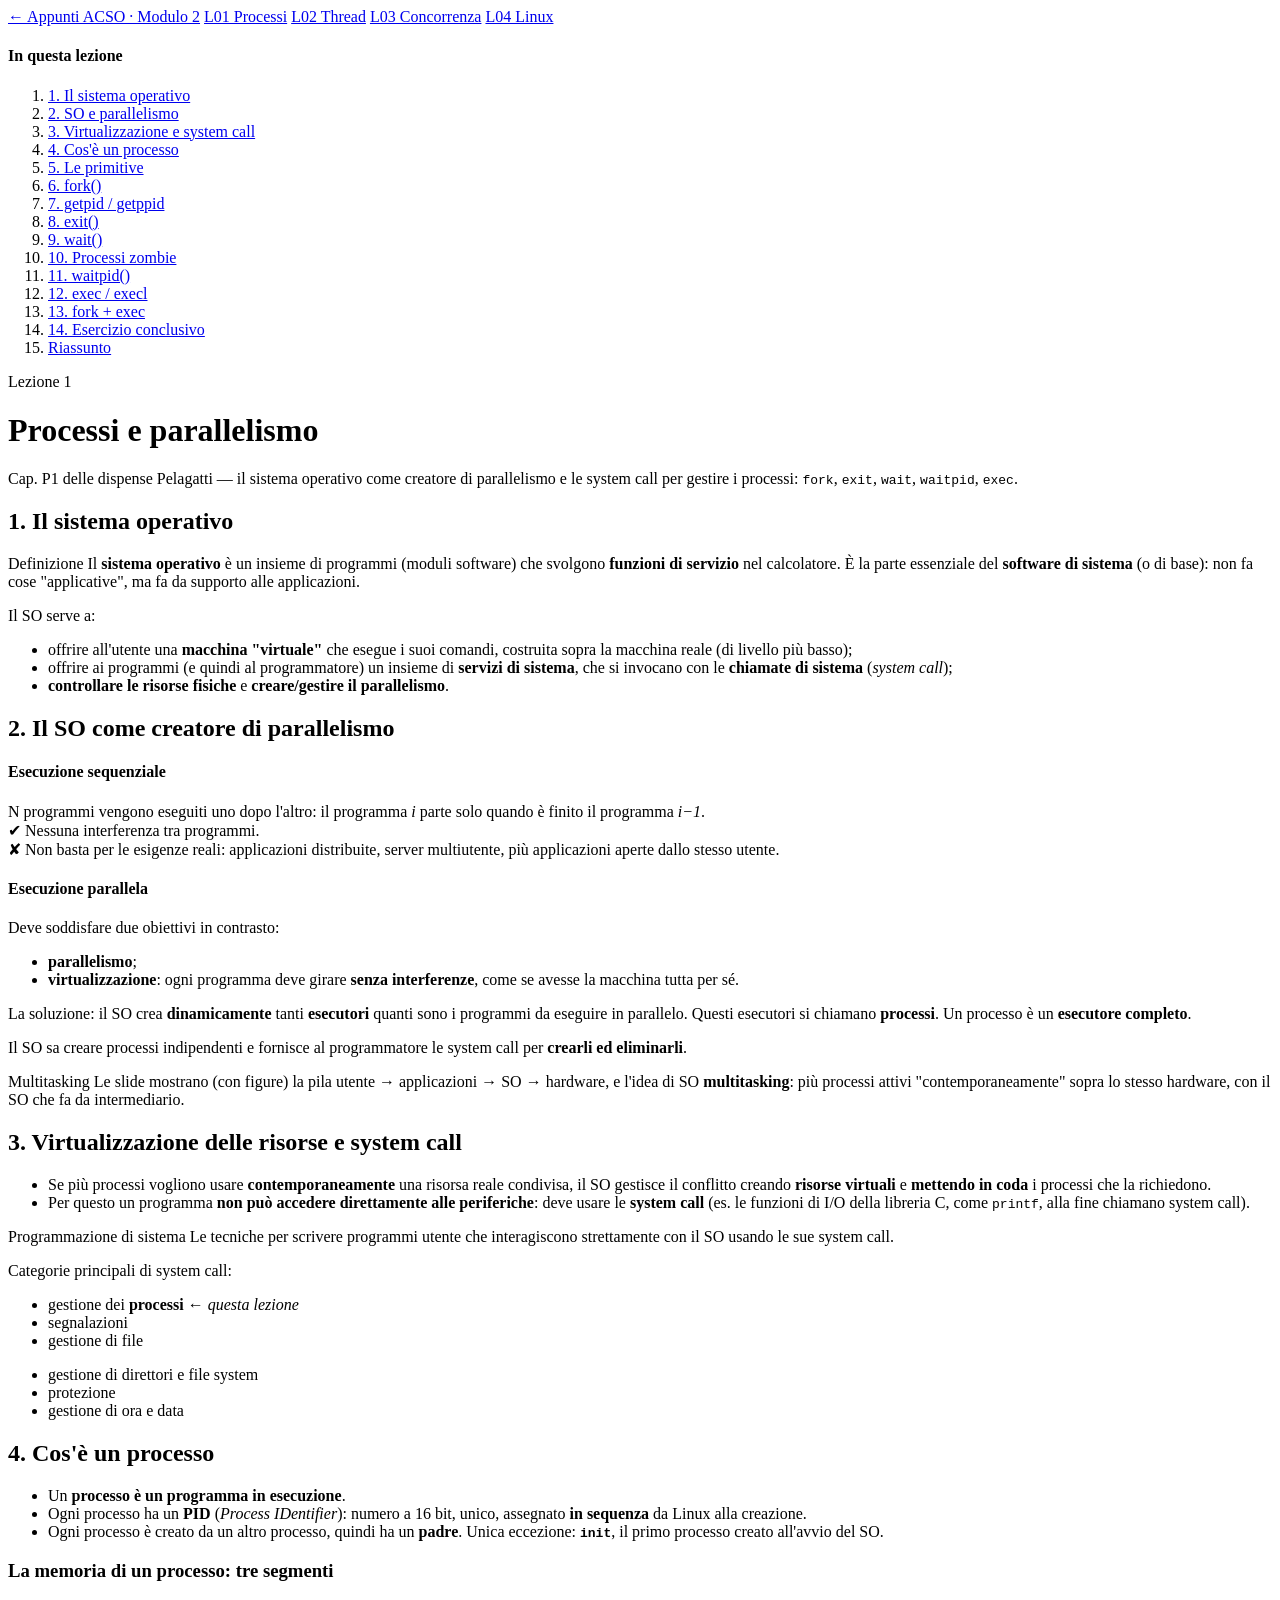
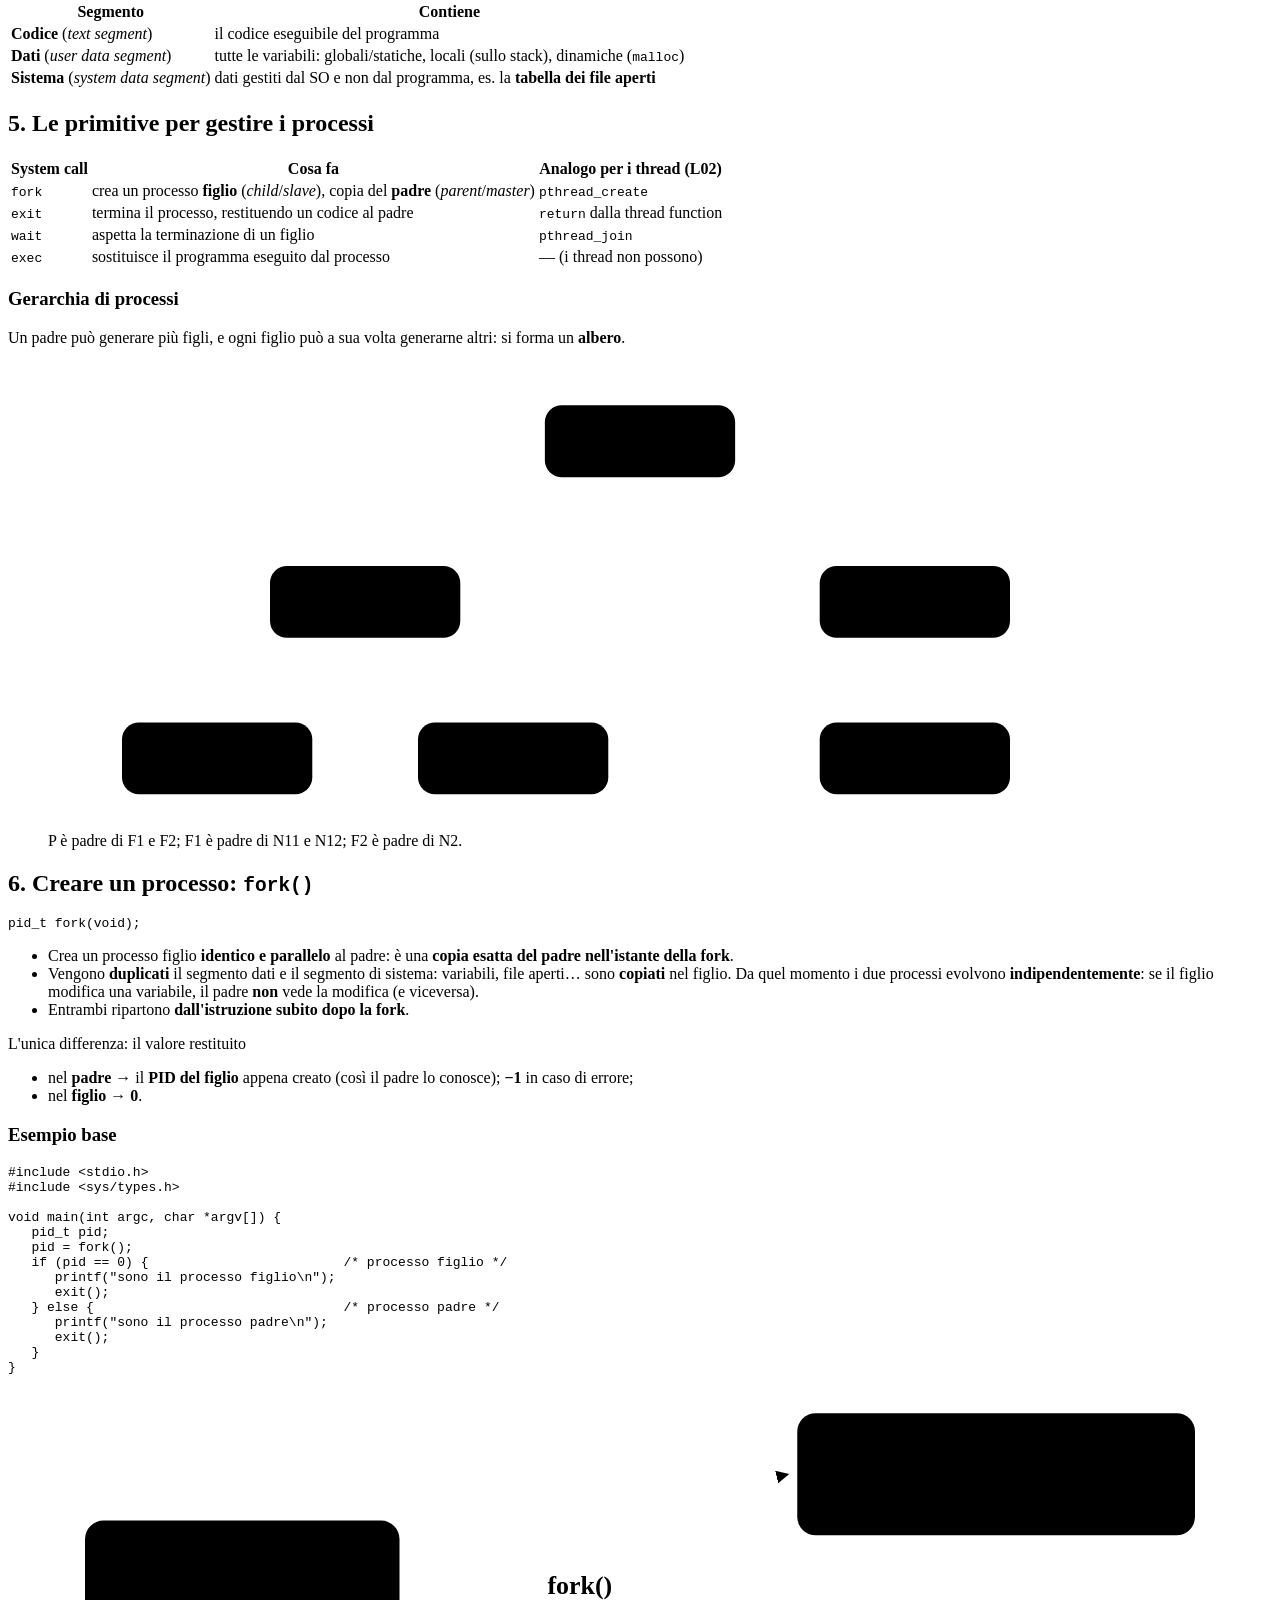
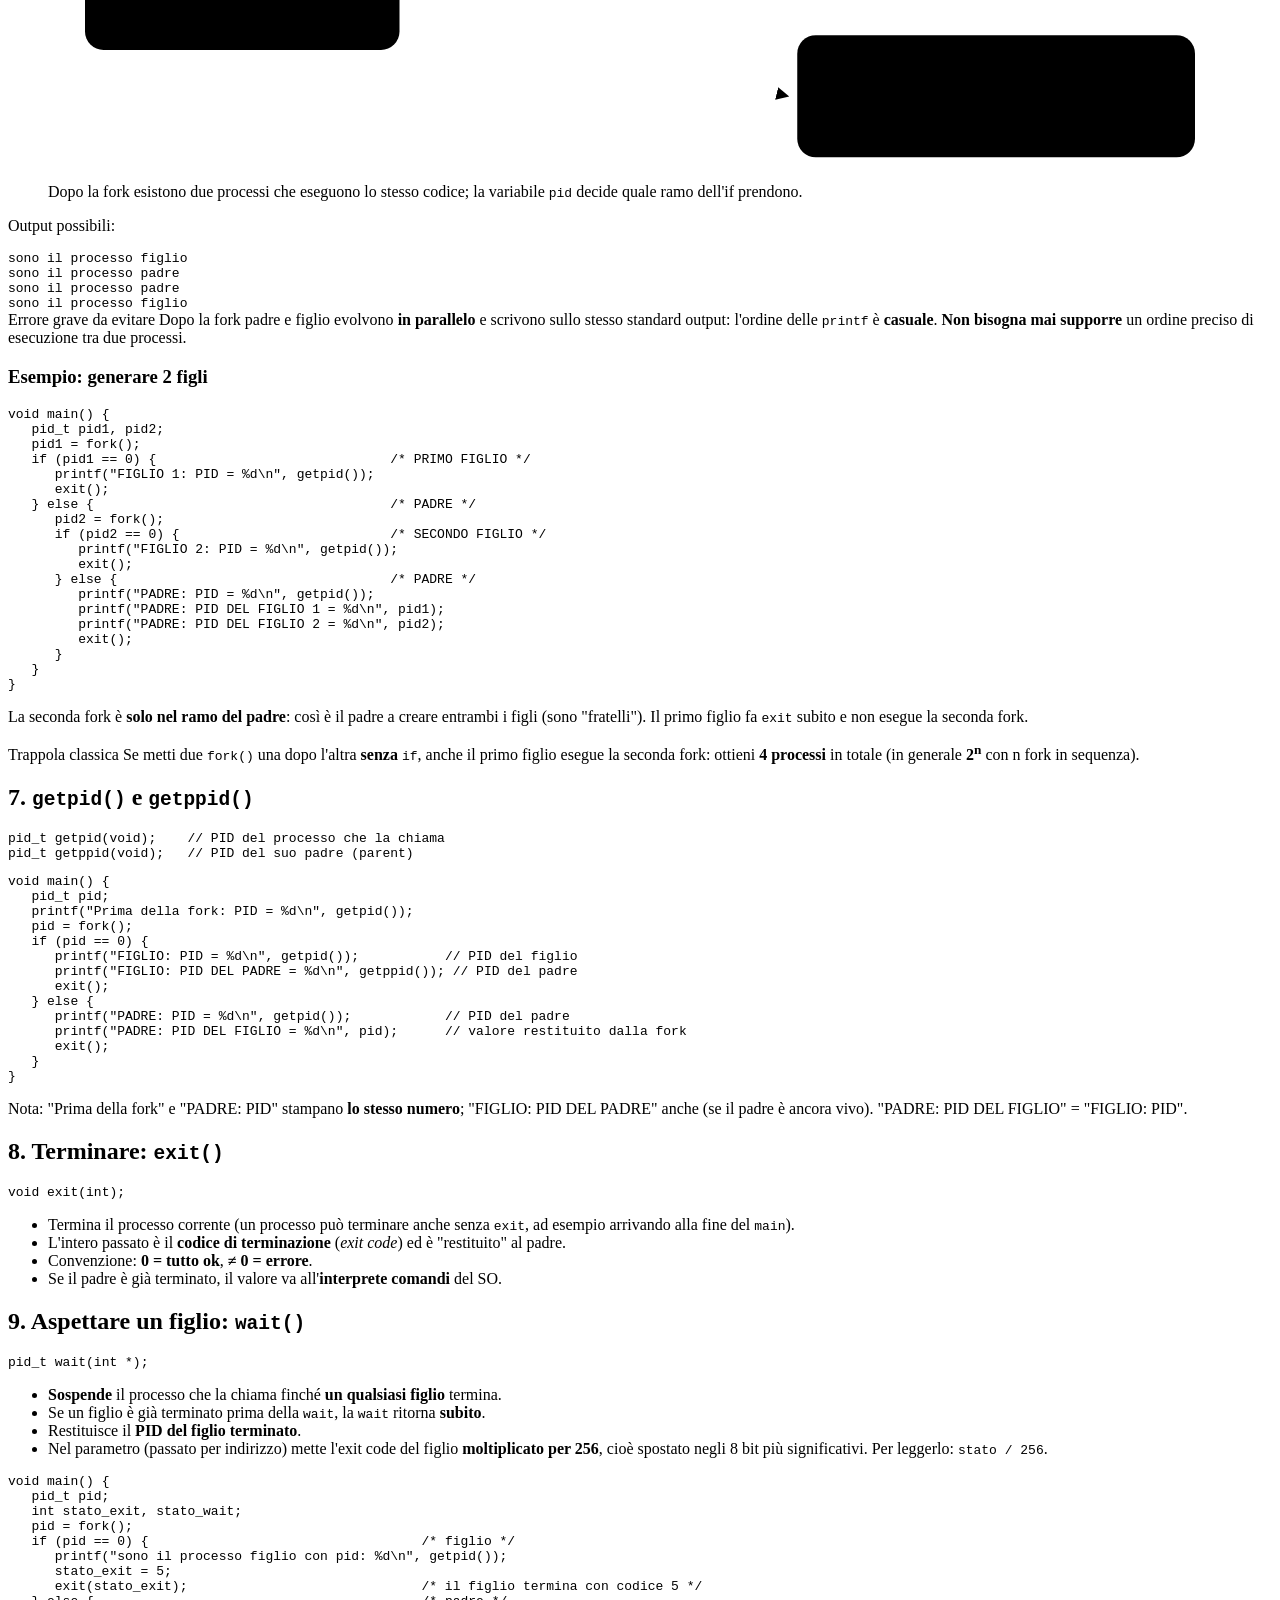
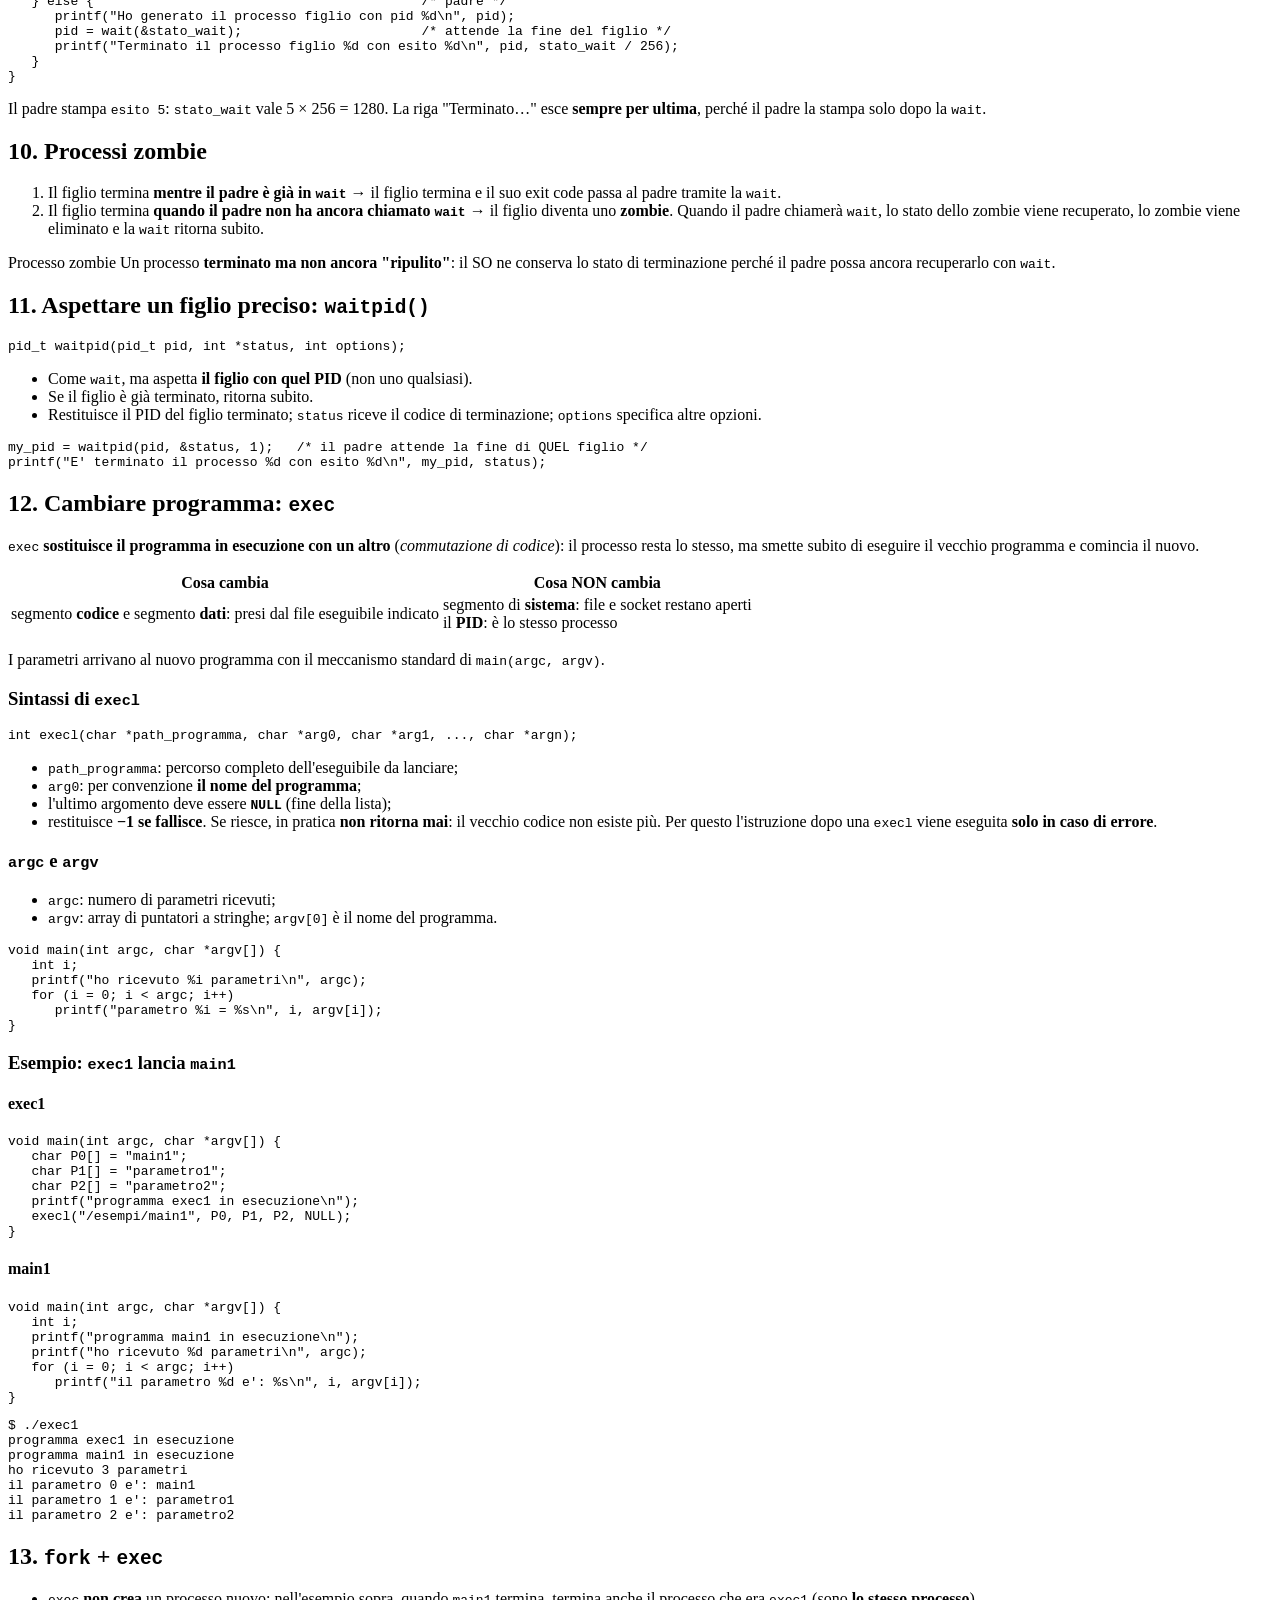
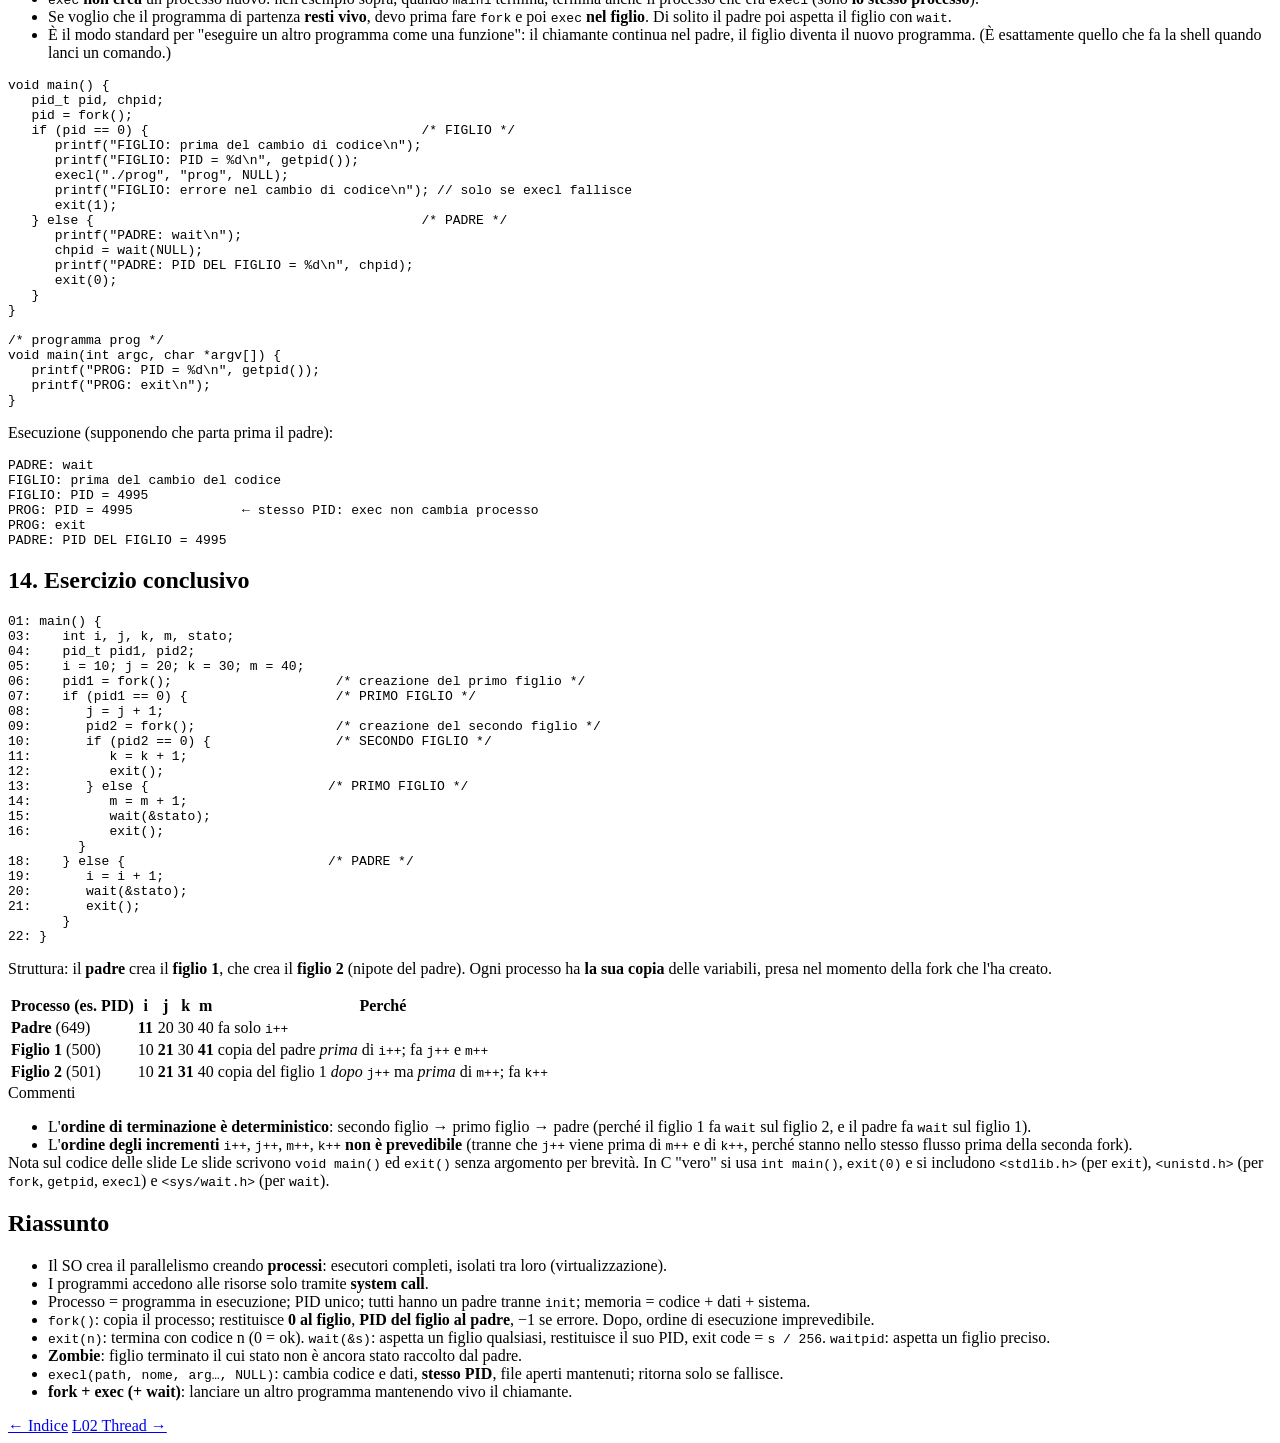
==== capitoli/L01-processi-parallelismo.html @ d76ca91f "Add files via upload" ====
<!doctype html>
<html lang="it">
<head>
<meta charset="utf-8">
<meta name="viewport" content="width=device-width, initial-scale=1">
<title>L01 · Processi e parallelismo</title>
<link rel="stylesheet" href="../style/style.css">
</head>
<body>
<div class="topbar"><div class="topbar-inner">
  <a class="home" href="../index.html">← Appunti ACSO · Modulo 2</a>
  <a class="active" href="L01-processi-parallelismo.html">L01 Processi</a>
  <a href="L02-thread.html">L02 Thread</a>
  <a href="L03-programmazione-concorrente.html">L03 Concorrenza</a>
  <a href="L04-introduzione-linux.html">L04 Linux</a>
</div></div>

<div class="layout">
<nav class="toc">
  <h4>In questa lezione</h4>
  <ol>
    <li><a href="#so">1. Il sistema operativo</a></li>
    <li><a href="#parallelismo">2. SO e parallelismo</a></li>
    <li><a href="#virtualizzazione">3. Virtualizzazione e system call</a></li>
    <li><a href="#processi">4. Cos'è un processo</a></li>
    <li><a href="#primitive">5. Le primitive</a></li>
    <li><a href="#fork">6. fork()</a></li>
    <li><a href="#getpid">7. getpid / getppid</a></li>
    <li><a href="#exit">8. exit()</a></li>
    <li><a href="#wait">9. wait()</a></li>
    <li><a href="#zombie">10. Processi zombie</a></li>
    <li><a href="#waitpid">11. waitpid()</a></li>
    <li><a href="#exec">12. exec / execl</a></li>
    <li><a href="#forkexec">13. fork + exec</a></li>
    <li><a href="#esercizio">14. Esercizio conclusivo</a></li>
    <li><a href="#riassunto">Riassunto</a></li>
  </ol>
</nav>

<main>
<header class="lesson">
  <div class="tag">Lezione 1</div>
  <h1>Processi e parallelismo</h1>
  <p class="sub">Cap. P1 delle dispense Pelagatti — il sistema operativo come creatore di parallelismo e le system call per gestire i processi: <code>fork</code>, <code>exit</code>, <code>wait</code>, <code>waitpid</code>, <code>exec</code>.</p>
</header>

<h2 id="so">1. Il sistema operativo</h2>
<div class="box def"><span class="t">Definizione</span>
Il <strong>sistema operativo</strong> è un insieme di programmi (moduli software) che svolgono <strong>funzioni di servizio</strong> nel calcolatore. È la parte essenziale del <strong>software di sistema</strong> (o di base): non fa cose "applicative", ma fa da supporto alle applicazioni.</div>
<p>Il SO serve a:</p>
<ul>
  <li>offrire all'utente una <strong>macchina "virtuale"</strong> che esegue i suoi comandi, costruita sopra la macchina reale (di livello più basso);</li>
  <li>offrire ai programmi (e quindi al programmatore) un insieme di <strong>servizi di sistema</strong>, che si invocano con le <strong>chiamate di sistema</strong> (<em>system call</em>);</li>
  <li><strong>controllare le risorse fisiche</strong> e <strong>creare/gestire il parallelismo</strong>.</li>
</ul>

<h2 id="parallelismo">2. Il SO come creatore di parallelismo</h2>
<div class="grid2">
  <div><h4>Esecuzione sequenziale</h4>
  N programmi vengono eseguiti uno dopo l'altro: il programma <em>i</em> parte solo quando è finito il programma <em>i−1</em>.<br>
  ✔ Nessuna interferenza tra programmi.<br>
  ✘ Non basta per le esigenze reali: applicazioni distribuite, server multiutente, più applicazioni aperte dallo stesso utente.</div>
  <div><h4>Esecuzione parallela</h4>
  Deve soddisfare due obiettivi in contrasto:
  <ul><li><strong>parallelismo</strong>;</li><li><strong>virtualizzazione</strong>: ogni programma deve girare <strong>senza interferenze</strong>, come se avesse la macchina tutta per sé.</li></ul></div>
</div>
<p>La soluzione: il SO crea <strong>dinamicamente</strong> tanti <strong>esecutori</strong> quanti sono i programmi da eseguire in parallelo. Questi esecutori si chiamano <strong>processi</strong>. Un processo è un <strong>esecutore completo</strong>.</p>
<p>Il SO sa creare processi indipendenti e fornisce al programmatore le system call per <strong>crearli ed eliminarli</strong>.</p>
<div class="box note"><span class="t">Multitasking</span>
Le slide mostrano (con figure) la pila utente → applicazioni → SO → hardware, e l'idea di SO <strong>multitasking</strong>: più processi attivi "contemporaneamente" sopra lo stesso hardware, con il SO che fa da intermediario.</div>

<h2 id="virtualizzazione">3. Virtualizzazione delle risorse e system call</h2>
<ul>
  <li>Se più processi vogliono usare <strong>contemporaneamente</strong> una risorsa reale condivisa, il SO gestisce il conflitto creando <strong>risorse virtuali</strong> e <strong>mettendo in coda</strong> i processi che la richiedono.</li>
  <li>Per questo un programma <strong>non può accedere direttamente alle periferiche</strong>: deve usare le <strong>system call</strong> (es. le funzioni di I/O della libreria C, come <code>printf</code>, alla fine chiamano system call).</li>
</ul>
<div class="box def"><span class="t">Programmazione di sistema</span>
Le tecniche per scrivere programmi utente che interagiscono strettamente con il SO usando le sue system call.</div>
<p>Categorie principali di system call:</p>
<div class="grid2">
  <div><ul><li>gestione dei <strong>processi</strong> ← <em>questa lezione</em></li><li>segnalazioni</li><li>gestione di file</li></ul></div>
  <div><ul><li>gestione di direttori e file system</li><li>protezione</li><li>gestione di ora e data</li></ul></div>
</div>

<h2 id="processi">4. Cos'è un processo</h2>
<ul>
  <li>Un <strong>processo è un programma in esecuzione</strong>.</li>
  <li>Ogni processo ha un <strong>PID</strong> (<em>Process IDentifier</em>): numero a 16 bit, unico, assegnato <strong>in sequenza</strong> da Linux alla creazione.</li>
  <li>Ogni processo è creato da un altro processo, quindi ha un <strong>padre</strong>. Unica eccezione: <strong><code>init</code></strong>, il primo processo creato all'avvio del SO.</li>
</ul>
<h3>La memoria di un processo: tre segmenti</h3>
<table>
<tr><th>Segmento</th><th>Contiene</th></tr>
<tr><td><strong>Codice</strong> (<em>text segment</em>)</td><td>il codice eseguibile del programma</td></tr>
<tr><td><strong>Dati</strong> (<em>user data segment</em>)</td><td>tutte le variabili: globali/statiche, locali (sullo stack), dinamiche (<code>malloc</code>)</td></tr>
<tr><td><strong>Sistema</strong> (<em>system data segment</em>)</td><td>dati gestiti dal SO e non dal programma, es. la <strong>tabella dei file aperti</strong></td></tr>
</table>

<h2 id="primitive">5. Le primitive per gestire i processi</h2>
<table>
<tr><th>System call</th><th>Cosa fa</th><th>Analogo per i thread (L02)</th></tr>
<tr><td><code>fork</code></td><td>crea un processo <strong>figlio</strong> (<em>child</em>/<em>slave</em>), copia del <strong>padre</strong> (<em>parent</em>/<em>master</em>)</td><td><code>pthread_create</code></td></tr>
<tr><td><code>exit</code></td><td>termina il processo, restituendo un codice al padre</td><td><code>return</code> dalla thread function</td></tr>
<tr><td><code>wait</code></td><td>aspetta la terminazione di un figlio</td><td><code>pthread_join</code></td></tr>
<tr><td><code>exec</code></td><td>sostituisce il programma eseguito dal processo</td><td>— (i thread non possono)</td></tr>
</table>
<h3>Gerarchia di processi</h3>
<p>Un padre può generare più figli, e ogni figlio può a sua volta generarne altri: si forma un <strong>albero</strong>.</p>
<figure>
<svg viewBox="0 0 560 220" role="img" aria-label="Albero: P padre di F1 e F2; F1 padre di N11 e N12; F2 padre di N2">
  <path d="M280 52 L150 98 M280 52 L410 98 M150 128 L80 172 M150 128 L220 172 M410 128 L410 172" class="svg-line"/>
  <rect x="235" y="20" width="90" height="34" rx="8" class="svg-acc"/><text x="280" y="42" text-anchor="middle" class="svg-text" font-size="14" font-weight="700">Padre P</text>
  <rect x="105" y="96" width="90" height="34" rx="8" class="svg-box"/><text x="150" y="118" text-anchor="middle" class="svg-text" font-size="14">Figlio F1</text>
  <rect x="365" y="96" width="90" height="34" rx="8" class="svg-box"/><text x="410" y="118" text-anchor="middle" class="svg-text" font-size="14">Figlio F2</text>
  <rect x="35" y="170" width="90" height="34" rx="8" class="svg-box"/><text x="80" y="192" text-anchor="middle" class="svg-text" font-size="14">N11</text>
  <rect x="175" y="170" width="90" height="34" rx="8" class="svg-box"/><text x="220" y="192" text-anchor="middle" class="svg-text" font-size="14">N12</text>
  <rect x="365" y="170" width="90" height="34" rx="8" class="svg-box"/><text x="410" y="192" text-anchor="middle" class="svg-text" font-size="14">N2</text>
</svg>
<figcaption>P è padre di F1 e F2; F1 è padre di N11 e N12; F2 è padre di N2.</figcaption>
</figure>

<h2 id="fork">6. Creare un processo: <code>fork()</code></h2>
<pre><code>pid_t fork(void);</code></pre>
<ul>
  <li>Crea un processo figlio <strong>identico e parallelo</strong> al padre: è una <strong>copia esatta del padre nell'istante della fork</strong>.</li>
  <li>Vengono <strong>duplicati</strong> il segmento dati e il segmento di sistema: variabili, file aperti… sono <strong>copiati</strong> nel figlio. Da quel momento i due processi evolvono <strong>indipendentemente</strong>: se il figlio modifica una variabile, il padre <strong>non</strong> vede la modifica (e viceversa).</li>
  <li>Entrambi ripartono <strong>dall'istruzione subito dopo la fork</strong>.</li>
</ul>
<div class="box def"><span class="t">L'unica differenza: il valore restituito</span>
<ul style="margin-bottom:0">
  <li>nel <strong>padre</strong> → il <strong>PID del figlio</strong> appena creato (così il padre lo conosce); <strong>−1</strong> in caso di errore;</li>
  <li>nel <strong>figlio</strong> → <strong>0</strong>.</li>
</ul></div>

<h3>Esempio base</h3>
<pre><code><span class="k">#include</span> &lt;stdio.h&gt;
<span class="k">#include</span> &lt;sys/types.h&gt;

<span class="k">void</span> main(<span class="k">int</span> argc, <span class="k">char</span> *argv[]) {
   pid_t pid;
   pid = fork();
   <span class="k">if</span> (pid == 0) {                         <span class="c">/* processo figlio */</span>
      printf("sono il processo figlio\n");
      exit();
   } <span class="k">else</span> {                                <span class="c">/* processo padre */</span>
      printf("sono il processo padre\n");
      exit();
   }
}</code></pre>
<figure>
<svg viewBox="0 0 640 210" role="img" aria-label="Prima della fork un processo con PID a; dopo, due processi: padre PID a con pid=b, figlio PID b con pid=0">
  <defs><marker id="ar1" viewBox="0 0 10 10" refX="9" refY="5" markerWidth="7" markerHeight="7" orient="auto"><path d="M0,0 L10,5 L0,10 z" style="fill:var(--text)"/></marker></defs>
  <rect x="20" y="70" width="170" height="70" rx="10" class="svg-acc"/>
  <text x="105" y="98" text-anchor="middle" class="svg-text" font-size="14" font-weight="700">Processo</text>
  <text x="105" y="120" text-anchor="middle" class="svg-muted" font-size="13">PID = a</text>
  <path d="M190 95 L400 45" class="svg-line" marker-end="url(#ar1)"/>
  <path d="M190 115 L400 165" class="svg-line" marker-end="url(#ar1)"/>
  <text x="270" y="110" class="svg-text" font-size="14" font-weight="700">fork()</text>
  <rect x="405" y="12" width="215" height="66" rx="10" class="svg-box"/>
  <text x="512" y="38" text-anchor="middle" class="svg-text" font-size="14" font-weight="700">Padre</text>
  <text x="512" y="60" text-anchor="middle" class="svg-muted" font-size="13">PID = a, pid = b  → ramo else</text>
  <rect x="405" y="132" width="215" height="66" rx="10" class="svg-box"/>
  <text x="512" y="158" text-anchor="middle" class="svg-text" font-size="14" font-weight="700">Figlio</text>
  <text x="512" y="180" text-anchor="middle" class="svg-muted" font-size="13">PID = b, pid = 0  → ramo if</text>
</svg>
<figcaption>Dopo la fork esistono due processi che eseguono lo stesso codice; la variabile <code>pid</code> decide quale ramo dell'if prendono.</figcaption>
</figure>
<p>Output possibili:</p>
<div class="grid2">
  <div><pre style="margin:0"><code>sono il processo figlio
sono il processo padre</code></pre></div>
  <div><pre style="margin:0"><code>sono il processo padre
sono il processo figlio</code></pre></div>
</div>
<div class="box warn"><span class="t">Errore grave da evitare</span>
Dopo la fork padre e figlio evolvono <strong>in parallelo</strong> e scrivono sullo stesso standard output: l'ordine delle <code>printf</code> è <strong>casuale</strong>. <strong>Non bisogna mai supporre</strong> un ordine preciso di esecuzione tra due processi.</div>

<h3>Esempio: generare 2 figli</h3>
<pre><code><span class="k">void</span> main() {
   pid_t pid1, pid2;
   pid1 = fork();
   <span class="k">if</span> (pid1 == 0) {                              <span class="c">/* PRIMO FIGLIO */</span>
      printf("FIGLIO 1: PID = %d\n", getpid());
      exit();
   } <span class="k">else</span> {                                      <span class="c">/* PADRE */</span>
      pid2 = fork();
      <span class="k">if</span> (pid2 == 0) {                           <span class="c">/* SECONDO FIGLIO */</span>
         printf("FIGLIO 2: PID = %d\n", getpid());
         exit();
      } <span class="k">else</span> {                                   <span class="c">/* PADRE */</span>
         printf("PADRE: PID = %d\n", getpid());
         printf("PADRE: PID DEL FIGLIO 1 = %d\n", pid1);
         printf("PADRE: PID DEL FIGLIO 2 = %d\n", pid2);
         exit();
      }
   }
}</code></pre>
<p>La seconda fork è <strong>solo nel ramo del padre</strong>: così è il padre a creare entrambi i figli (sono "fratelli"). Il primo figlio fa <code>exit</code> subito e non esegue la seconda fork.</p>
<div class="box note"><span class="t">Trappola classica</span>
Se metti due <code>fork()</code> una dopo l'altra <strong>senza</strong> <code>if</code>, anche il primo figlio esegue la seconda fork: ottieni <strong>4 processi</strong> in totale (in generale <strong>2<sup>n</sup></strong> con n fork in sequenza).</div>

<h2 id="getpid">7. <code>getpid()</code> e <code>getppid()</code></h2>
<pre><code>pid_t getpid(void);    <span class="c">// PID del processo che la chiama</span>
pid_t getppid(void);   <span class="c">// PID del suo padre (parent)</span></code></pre>
<pre><code><span class="k">void</span> main() {
   pid_t pid;
   printf("Prima della fork: PID = %d\n", getpid());
   pid = fork();
   <span class="k">if</span> (pid == 0) {
      printf("FIGLIO: PID = %d\n", getpid());           <span class="c">// PID del figlio</span>
      printf("FIGLIO: PID DEL PADRE = %d\n", getppid()); <span class="c">// PID del padre</span>
      exit();
   } <span class="k">else</span> {
      printf("PADRE: PID = %d\n", getpid());            <span class="c">// PID del padre</span>
      printf("PADRE: PID DEL FIGLIO = %d\n", pid);      <span class="c">// valore restituito dalla fork</span>
      exit();
   }
}</code></pre>
<p>Nota: "Prima della fork" e "PADRE: PID" stampano <strong>lo stesso numero</strong>; "FIGLIO: PID DEL PADRE" anche (se il padre è ancora vivo). "PADRE: PID DEL FIGLIO" = "FIGLIO: PID".</p>

<h2 id="exit">8. Terminare: <code>exit()</code></h2>
<pre><code><span class="k">void</span> exit(<span class="k">int</span>);</code></pre>
<ul>
  <li>Termina il processo corrente (un processo può terminare anche senza <code>exit</code>, ad esempio arrivando alla fine del <code>main</code>).</li>
  <li>L'intero passato è il <strong>codice di terminazione</strong> (<em>exit code</em>) ed è "restituito" al padre.</li>
  <li>Convenzione: <strong>0 = tutto ok</strong>, <strong>≠ 0 = errore</strong>.</li>
  <li>Se il padre è già terminato, il valore va all'<strong>interprete comandi</strong> del SO.</li>
</ul>

<h2 id="wait">9. Aspettare un figlio: <code>wait()</code></h2>
<pre><code>pid_t wait(<span class="k">int</span> *);</code></pre>
<ul>
  <li><strong>Sospende</strong> il processo che la chiama finché <strong>un qualsiasi figlio</strong> termina.</li>
  <li>Se un figlio è già terminato prima della <code>wait</code>, la <code>wait</code> ritorna <strong>subito</strong>.</li>
  <li>Restituisce il <strong>PID del figlio terminato</strong>.</li>
  <li>Nel parametro (passato per indirizzo) mette l'exit code del figlio <strong>moltiplicato per 256</strong>, cioè spostato negli 8 bit più significativi. Per leggerlo: <code>stato / 256</code>.</li>
</ul>
<pre><code><span class="k">void</span> main() {
   pid_t pid;
   <span class="k">int</span> stato_exit, stato_wait;
   pid = fork();
   <span class="k">if</span> (pid == 0) {                                   <span class="c">/* figlio */</span>
      printf("sono il processo figlio con pid: %d\n", getpid());
      stato_exit = 5;
      exit(stato_exit);                              <span class="c">/* il figlio termina con codice 5 */</span>
   } <span class="k">else</span> {                                          <span class="c">/* padre */</span>
      printf("Ho generato il processo figlio con pid %d\n", pid);
      <span class="hl">pid = wait(&amp;stato_wait);                       <span class="c">/* attende la fine del figlio */</span></span>
      printf("Terminato il processo figlio %d con esito %d\n", pid, stato_wait / 256);
   }
}</code></pre>
<p>Il padre stampa <code>esito 5</code>: <code>stato_wait</code> vale 5 × 256 = 1280. La riga "Terminato…" esce <strong>sempre per ultima</strong>, perché il padre la stampa solo dopo la <code>wait</code>.</p>

<h2 id="zombie">10. Processi zombie</h2>
<ol>
  <li>Il figlio termina <strong>mentre il padre è già in <code>wait</code></strong> → il figlio termina e il suo exit code passa al padre tramite la <code>wait</code>.</li>
  <li>Il figlio termina <strong>quando il padre non ha ancora chiamato <code>wait</code></strong> → il figlio diventa uno <strong>zombie</strong>. Quando il padre chiamerà <code>wait</code>, lo stato dello zombie viene recuperato, lo zombie viene eliminato e la <code>wait</code> ritorna subito.</li>
</ol>
<div class="box def"><span class="t">Processo zombie</span>
Un processo <strong>terminato ma non ancora "ripulito"</strong>: il SO ne conserva lo stato di terminazione perché il padre possa ancora recuperarlo con <code>wait</code>.</div>

<h2 id="waitpid">11. Aspettare un figlio preciso: <code>waitpid()</code></h2>
<pre><code>pid_t waitpid(pid_t pid, <span class="k">int</span> *status, <span class="k">int</span> options);</code></pre>
<ul>
  <li>Come <code>wait</code>, ma aspetta <strong>il figlio con quel PID</strong> (non uno qualsiasi).</li>
  <li>Se il figlio è già terminato, ritorna subito.</li>
  <li>Restituisce il PID del figlio terminato; <code>status</code> riceve il codice di terminazione; <code>options</code> specifica altre opzioni.</li>
</ul>
<pre><code>my_pid = waitpid(pid, &amp;status, 1);   <span class="c">/* il padre attende la fine di QUEL figlio */</span>
printf("E' terminato il processo %d con esito %d\n", my_pid, status);</code></pre>

<h2 id="exec">12. Cambiare programma: <code>exec</code></h2>
<p><code>exec</code> <strong>sostituisce il programma in esecuzione con un altro</strong> (<em>commutazione di codice</em>): il processo resta lo stesso, ma smette subito di eseguire il vecchio programma e comincia il nuovo.</p>
<table>
<tr><th>Cosa cambia</th><th>Cosa NON cambia</th></tr>
<tr><td>segmento <strong>codice</strong> e segmento <strong>dati</strong>: presi dal file eseguibile indicato</td><td>segmento di <strong>sistema</strong>: file e socket restano aperti<br>il <strong>PID</strong>: è lo stesso processo</td></tr>
</table>
<p>I parametri arrivano al nuovo programma con il meccanismo standard di <code>main(argc, argv)</code>.</p>

<h3>Sintassi di <code>execl</code></h3>
<pre><code><span class="k">int</span> execl(<span class="k">char</span> *path_programma, <span class="k">char</span> *arg0, <span class="k">char</span> *arg1, ..., <span class="k">char</span> *argn);</code></pre>
<ul>
  <li><code>path_programma</code>: percorso completo dell'eseguibile da lanciare;</li>
  <li><code>arg0</code>: per convenzione <strong>il nome del programma</strong>;</li>
  <li>l'ultimo argomento deve essere <strong><code>NULL</code></strong> (fine della lista);</li>
  <li>restituisce <strong>−1 se fallisce</strong>. Se riesce, in pratica <strong>non ritorna mai</strong>: il vecchio codice non esiste più. Per questo l'istruzione dopo una <code>execl</code> viene eseguita <strong>solo in caso di errore</strong>.</li>
</ul>

<h3><code>argc</code> e <code>argv</code></h3>
<ul>
  <li><code>argc</code>: numero di parametri ricevuti;</li>
  <li><code>argv</code>: array di puntatori a stringhe; <code>argv[0]</code> è il nome del programma.</li>
</ul>
<pre><code><span class="k">void</span> main(<span class="k">int</span> argc, <span class="k">char</span> *argv[]) {
   <span class="k">int</span> i;
   printf("ho ricevuto %i parametri\n", argc);
   <span class="k">for</span> (i = 0; i &lt; argc; i++)
      printf("parametro %i = %s\n", i, argv[i]);
}</code></pre>

<h3>Esempio: <code>exec1</code> lancia <code>main1</code></h3>
<div class="grid2">
<div><h4>exec1</h4>
<pre style="margin:0"><code><span class="k">void</span> main(<span class="k">int</span> argc, <span class="k">char</span> *argv[]) {
   <span class="k">char</span> P0[] = "main1";
   <span class="k">char</span> P1[] = "parametro1";
   <span class="k">char</span> P2[] = "parametro2";
   printf("programma exec1 in esecuzione\n");
   execl("/esempi/main1", P0, P1, P2, NULL);
}</code></pre></div>
<div><h4>main1</h4>
<pre style="margin:0"><code><span class="k">void</span> main(<span class="k">int</span> argc, <span class="k">char</span> *argv[]) {
   <span class="k">int</span> i;
   printf("programma main1 in esecuzione\n");
   printf("ho ricevuto %d parametri\n", argc);
   <span class="k">for</span> (i = 0; i &lt; argc; i++)
      printf("il parametro %d e': %s\n", i, argv[i]);
}</code></pre></div>
</div>
<pre><code>$ ./exec1
programma exec1 in esecuzione
programma main1 in esecuzione
ho ricevuto 3 parametri
il parametro 0 e': main1
il parametro 1 e': parametro1
il parametro 2 e': parametro2</code></pre>

<h2 id="forkexec">13. <code>fork</code> + <code>exec</code></h2>
<ul>
  <li><code>exec</code> <strong>non crea</strong> un processo nuovo: nell'esempio sopra, quando <code>main1</code> termina, termina anche il processo che era <code>exec1</code> (sono <strong>lo stesso processo</strong>).</li>
  <li>Se voglio che il programma di partenza <strong>resti vivo</strong>, devo prima fare <code>fork</code> e poi <code>exec</code> <strong>nel figlio</strong>. Di solito il padre poi aspetta il figlio con <code>wait</code>.</li>
  <li>È il modo standard per "eseguire un altro programma come una funzione": il chiamante continua nel padre, il figlio diventa il nuovo programma. (È esattamente quello che fa la shell quando lanci un comando.)</li>
</ul>
<pre><code><span class="k">void</span> main() {
   pid_t pid, chpid;
   pid = fork();
   <span class="k">if</span> (pid == 0) {                                   <span class="c">/* FIGLIO */</span>
      printf("FIGLIO: prima del cambio di codice\n");
      printf("FIGLIO: PID = %d\n", getpid());
      <span class="hl">execl("./prog", "prog", NULL);</span>
      printf("FIGLIO: errore nel cambio di codice\n"); <span class="c">// solo se execl fallisce</span>
      exit(1);
   } <span class="k">else</span> {                                          <span class="c">/* PADRE */</span>
      printf("PADRE: wait\n");
      chpid = wait(NULL);
      printf("PADRE: PID DEL FIGLIO = %d\n", chpid);
      exit(0);
   }
}

<span class="c">/* programma prog */</span>
<span class="k">void</span> main(<span class="k">int</span> argc, <span class="k">char</span> *argv[]) {
   printf("PROG: PID = %d\n", getpid());
   printf("PROG: exit\n");
}</code></pre>
<p>Esecuzione (supponendo che parta prima il padre):</p>
<pre><code>PADRE: wait
FIGLIO: prima del cambio del codice
FIGLIO: PID = 4995
PROG: PID = 4995              <span class="c">← stesso PID: exec non cambia processo</span>
PROG: exit
PADRE: PID DEL FIGLIO = 4995</code></pre>

<h2 id="esercizio">14. Esercizio conclusivo</h2>
<pre><code>01: main() {
03:    <span class="k">int</span> i, j, k, m, stato;
04:    pid_t pid1, pid2;
05:    i = 10; j = 20; k = 30; m = 40;
06:    pid1 = fork();                     <span class="c">/* creazione del primo figlio */</span>
07:    <span class="k">if</span> (pid1 == 0) {                   <span class="c">/* PRIMO FIGLIO */</span>
08:       j = j + 1;
09:       pid2 = fork();                  <span class="c">/* creazione del secondo figlio */</span>
10:       <span class="k">if</span> (pid2 == 0) {                <span class="c">/* SECONDO FIGLIO */</span>
11:          k = k + 1;
12:          exit();
13:       } <span class="k">else</span> {                       <span class="c">/* PRIMO FIGLIO */</span>
14:          m = m + 1;
15:          wait(&amp;stato);
16:          exit();
         }
18:    } <span class="k">else</span> {                          <span class="c">/* PADRE */</span>
19:       i = i + 1;
20:       wait(&amp;stato);
21:       exit();
       }
22: }</code></pre>
<p>Struttura: il <strong>padre</strong> crea il <strong>figlio 1</strong>, che crea il <strong>figlio 2</strong> (nipote del padre). Ogni processo ha <strong>la sua copia</strong> delle variabili, presa nel momento della fork che l'ha creato.</p>
<table>
<tr><th>Processo (es. PID)</th><th>i</th><th>j</th><th>k</th><th>m</th><th>Perché</th></tr>
<tr><td><strong>Padre</strong> (649)</td><td><strong>11</strong></td><td>20</td><td>30</td><td>40</td><td>fa solo <code>i++</code></td></tr>
<tr><td><strong>Figlio 1</strong> (500)</td><td>10</td><td><strong>21</strong></td><td>30</td><td><strong>41</strong></td><td>copia del padre <em>prima</em> di <code>i++</code>; fa <code>j++</code> e <code>m++</code></td></tr>
<tr><td><strong>Figlio 2</strong> (501)</td><td>10</td><td><strong>21</strong></td><td><strong>31</strong></td><td>40</td><td>copia del figlio 1 <em>dopo</em> <code>j++</code> ma <em>prima</em> di <code>m++</code>; fa <code>k++</code></td></tr>
</table>
<div class="box ok"><span class="t">Commenti</span>
<ul style="margin-bottom:0">
  <li>L'<strong>ordine di terminazione è deterministico</strong>: secondo figlio → primo figlio → padre (perché il figlio 1 fa <code>wait</code> sul figlio 2, e il padre fa <code>wait</code> sul figlio 1).</li>
  <li>L'<strong>ordine degli incrementi</strong> <code>i++</code>, <code>j++</code>, <code>m++</code>, <code>k++</code> <strong>non è prevedibile</strong> (tranne che <code>j++</code> viene prima di <code>m++</code> e di <code>k++</code>, perché stanno nello stesso flusso prima della seconda fork).</li>
</ul></div>

<div class="box note"><span class="t">Nota sul codice delle slide</span>
Le slide scrivono <code>void main()</code> ed <code>exit()</code> senza argomento per brevità. In C "vero" si usa <code>int main()</code>, <code>exit(0)</code> e si includono <code>&lt;stdlib.h&gt;</code> (per <code>exit</code>), <code>&lt;unistd.h&gt;</code> (per <code>fork</code>, <code>getpid</code>, <code>execl</code>) e <code>&lt;sys/wait.h&gt;</code> (per <code>wait</code>).</div>

<h2 id="riassunto">Riassunto</h2>
<div class="summary"><ul>
  <li>Il SO crea il parallelismo creando <strong>processi</strong>: esecutori completi, isolati tra loro (virtualizzazione).</li>
  <li>I programmi accedono alle risorse solo tramite <strong>system call</strong>.</li>
  <li>Processo = programma in esecuzione; PID unico; tutti hanno un padre tranne <code>init</code>; memoria = codice + dati + sistema.</li>
  <li><code>fork()</code>: copia il processo; restituisce <strong>0 al figlio</strong>, <strong>PID del figlio al padre</strong>, −1 se errore. Dopo, ordine di esecuzione imprevedibile.</li>
  <li><code>exit(n)</code>: termina con codice n (0 = ok). <code>wait(&amp;s)</code>: aspetta un figlio qualsiasi, restituisce il suo PID, exit code = <code>s / 256</code>. <code>waitpid</code>: aspetta un figlio preciso.</li>
  <li><strong>Zombie</strong>: figlio terminato il cui stato non è ancora stato raccolto dal padre.</li>
  <li><code>execl(path, nome, arg…, NULL)</code>: cambia codice e dati, <strong>stesso PID</strong>, file aperti mantenuti; ritorna solo se fallisce.</li>
  <li><strong>fork + exec (+ wait)</strong>: lanciare un altro programma mantenendo vivo il chiamante.</li>
</ul></div>

<div class="pager">
  <a href="../index.html">← Indice</a>
  <a href="L02-thread.html">L02 Thread →</a>
</div>
</main>
</div>
</body>
</html>
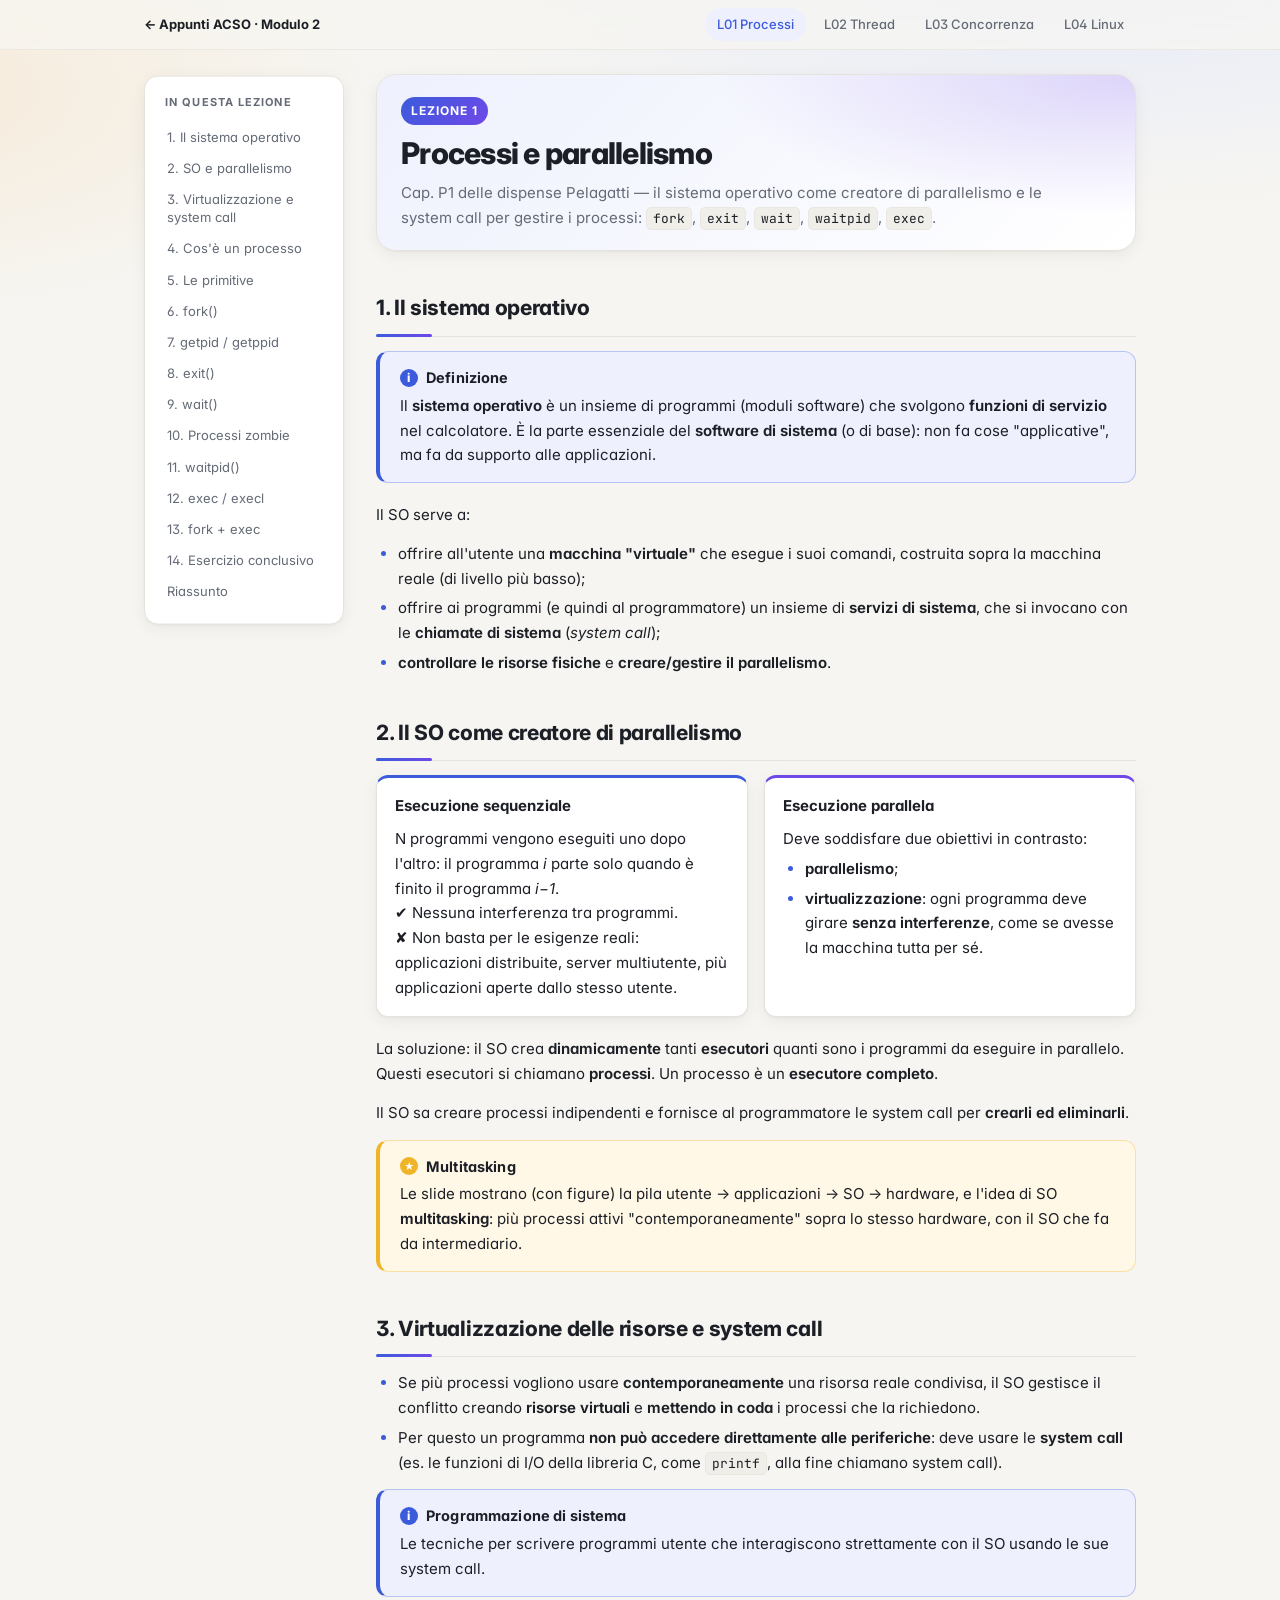
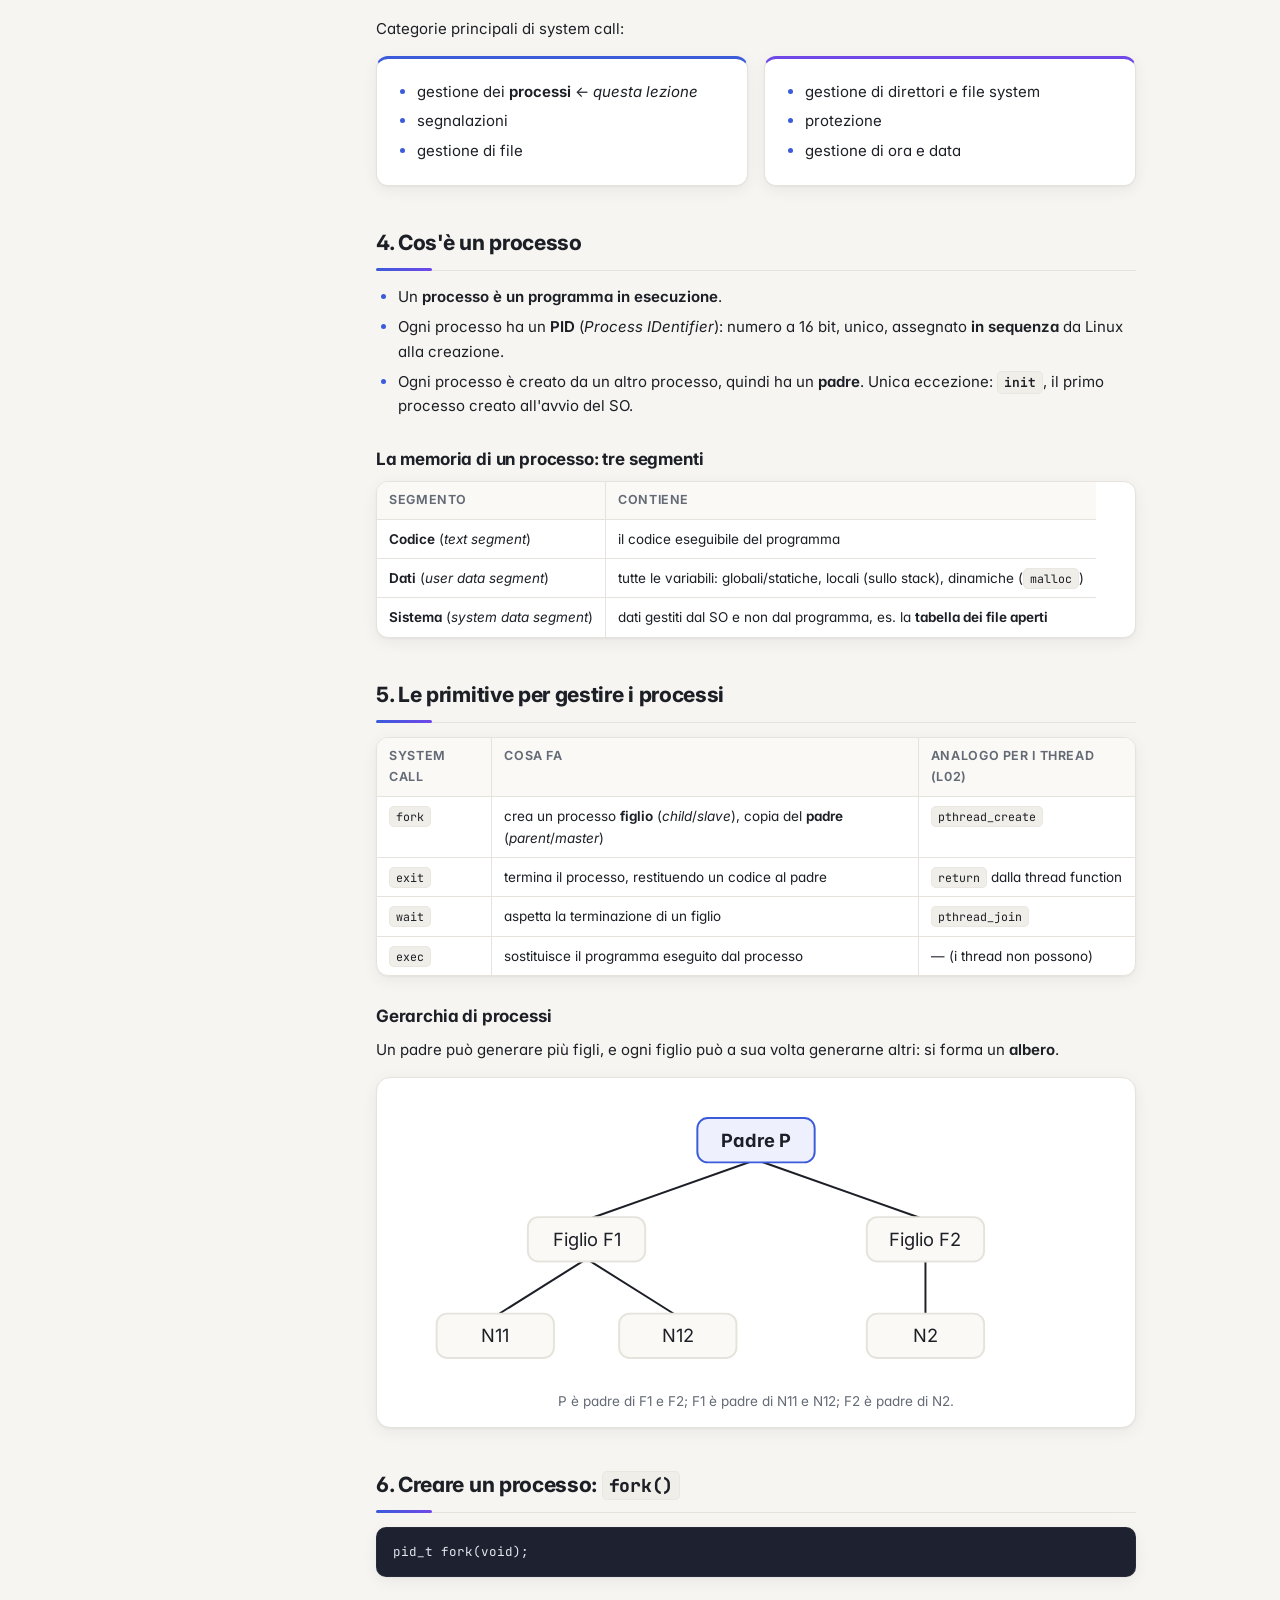
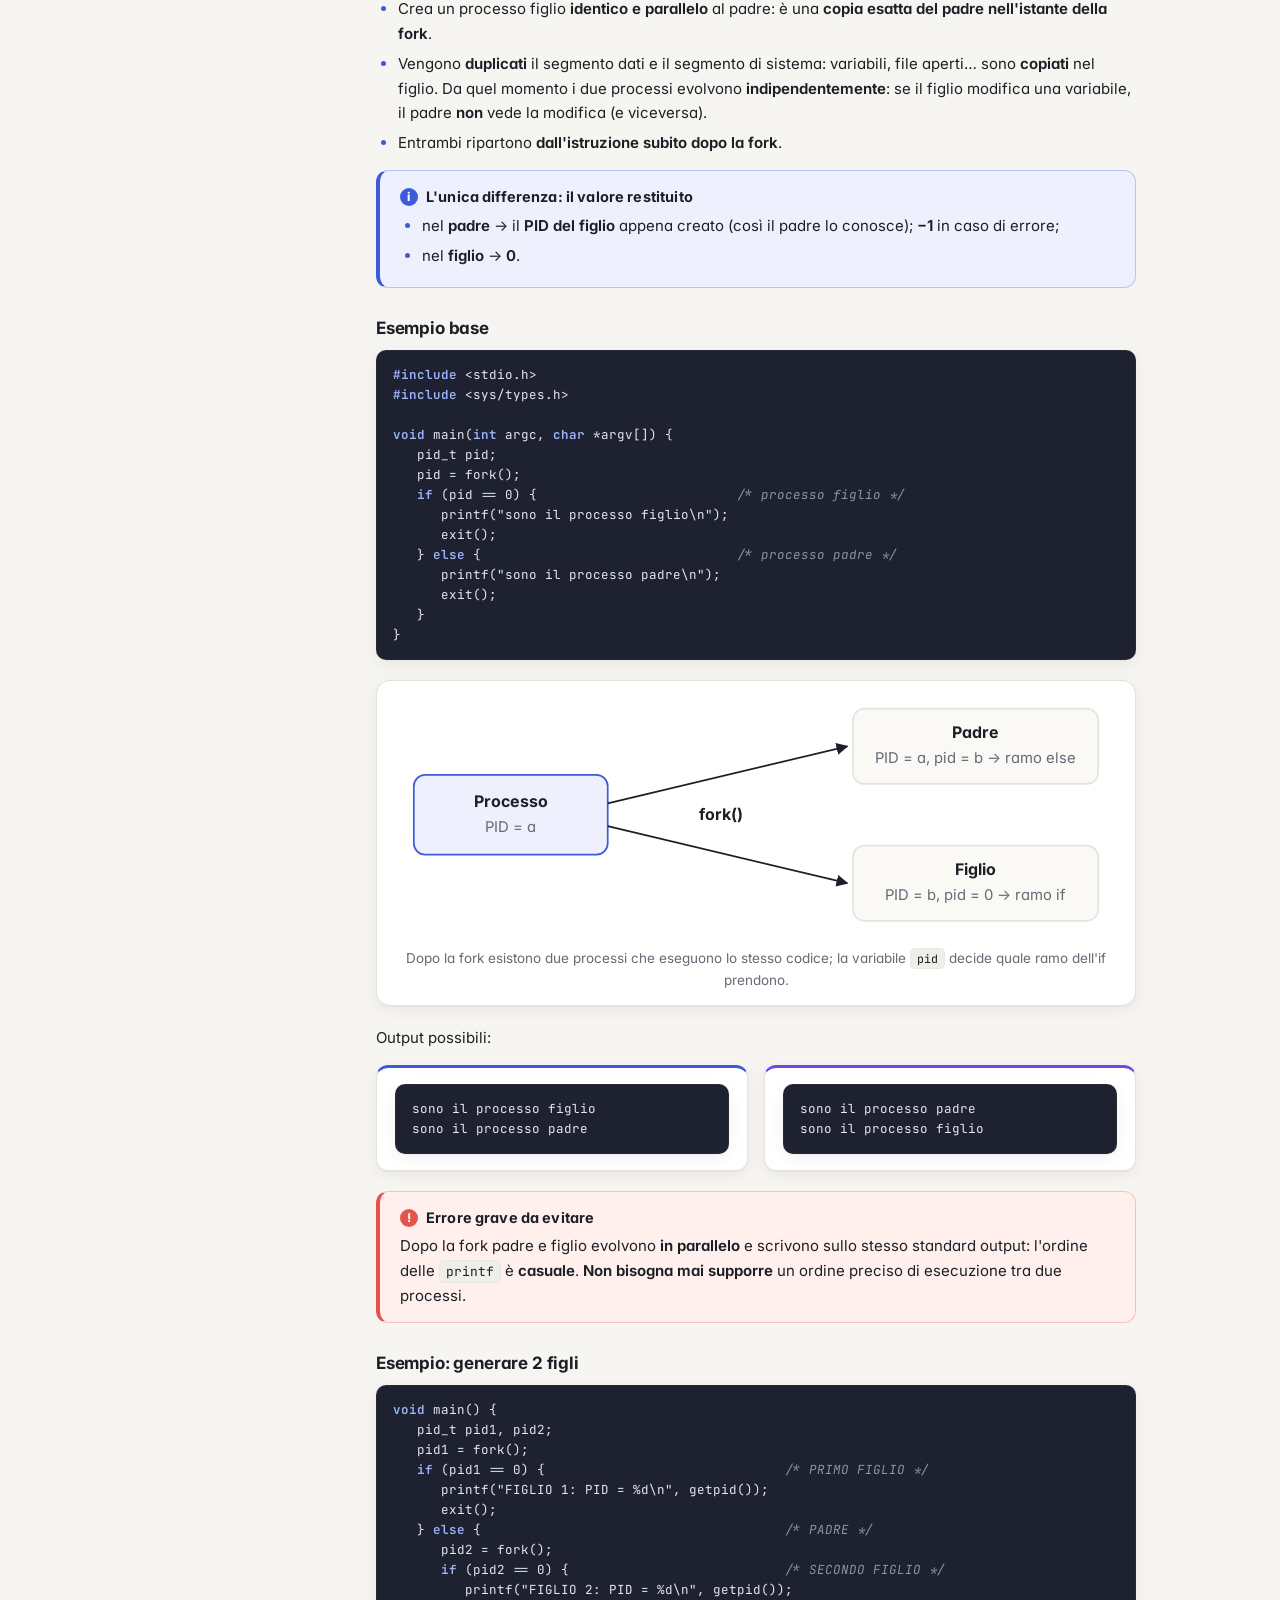
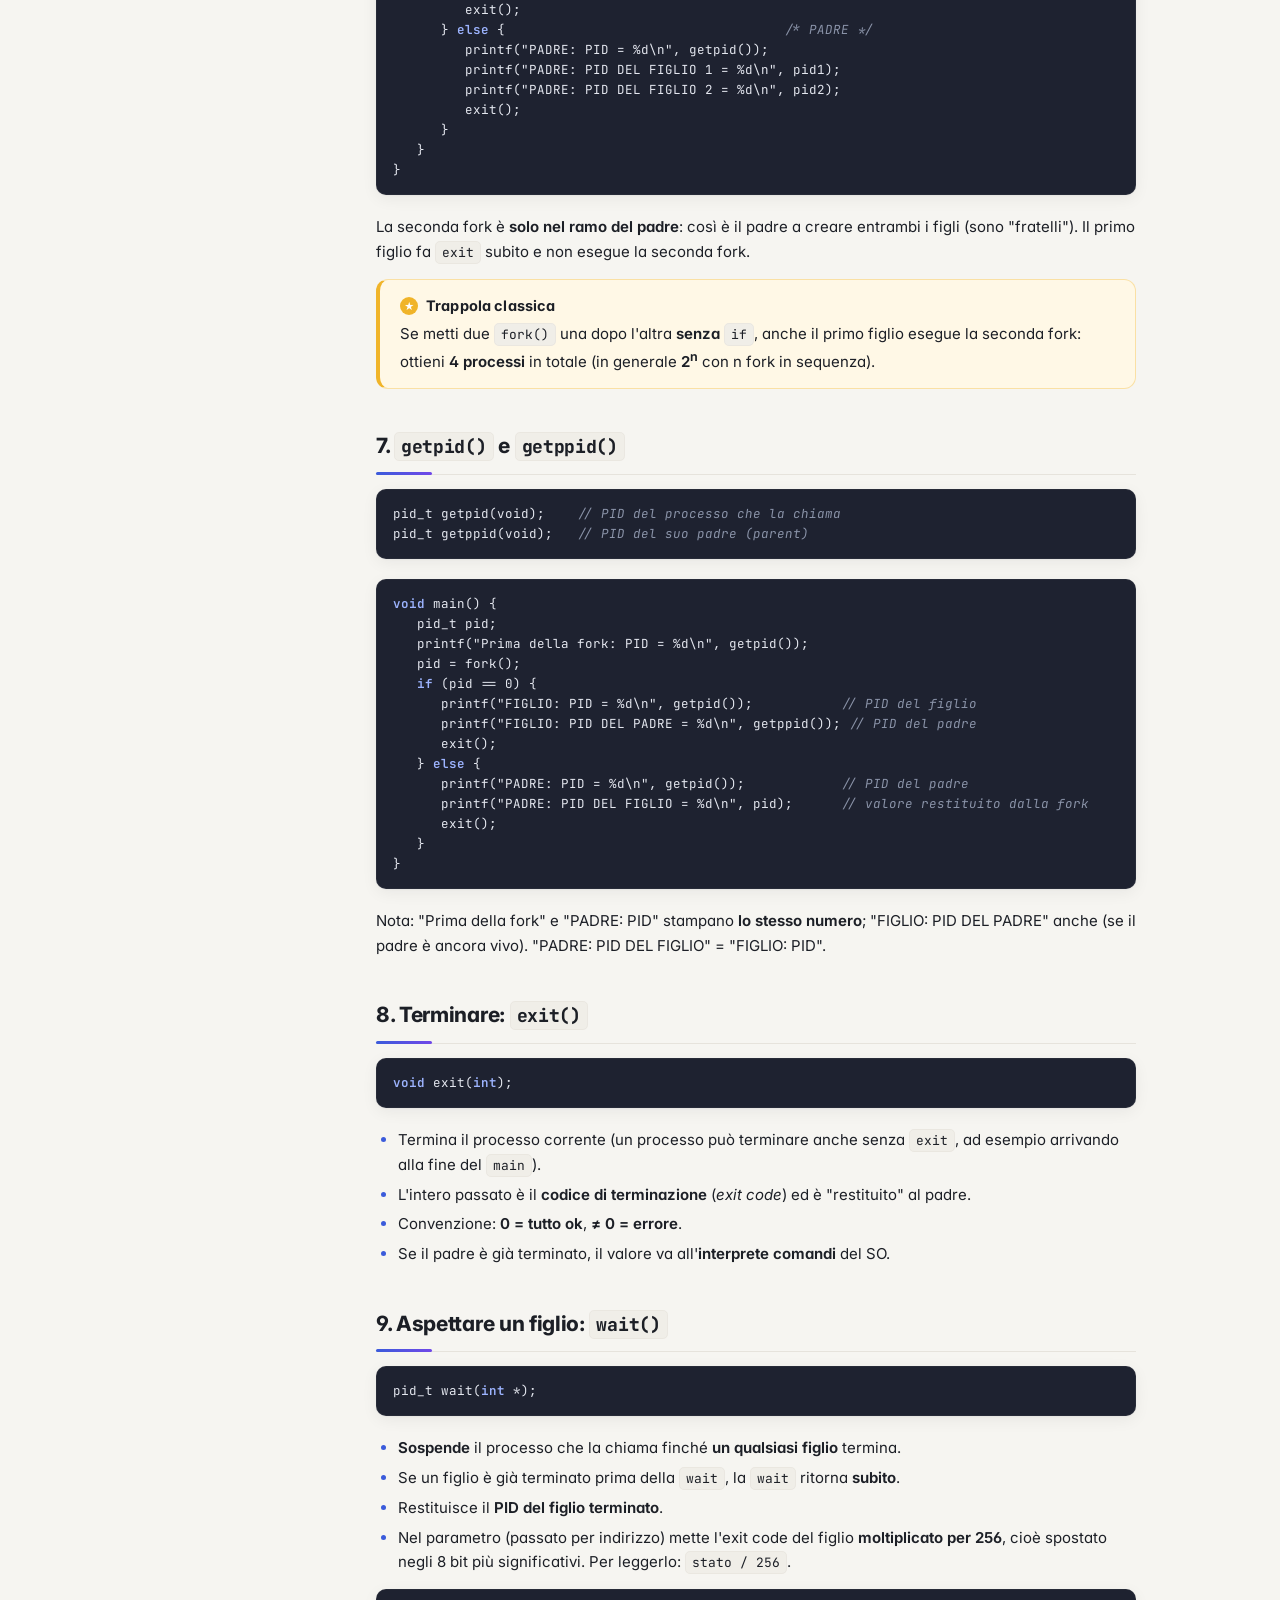
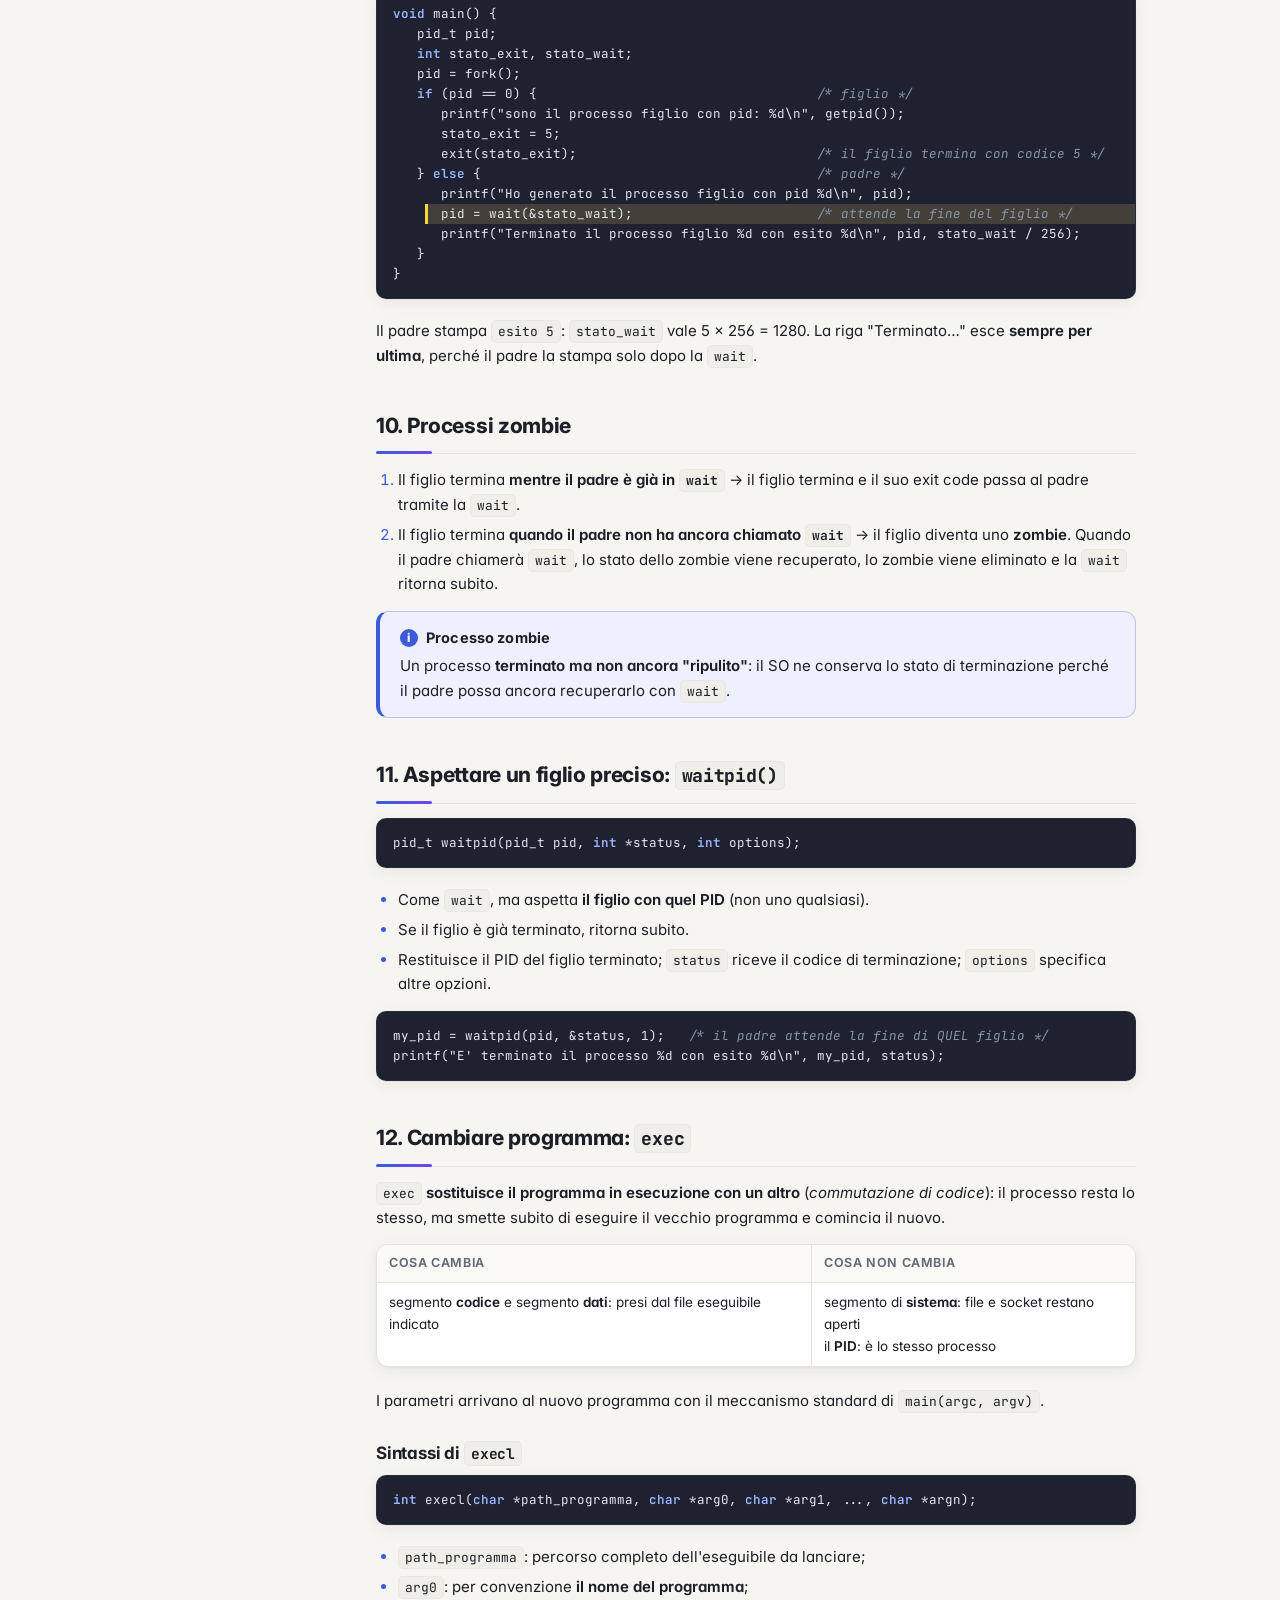
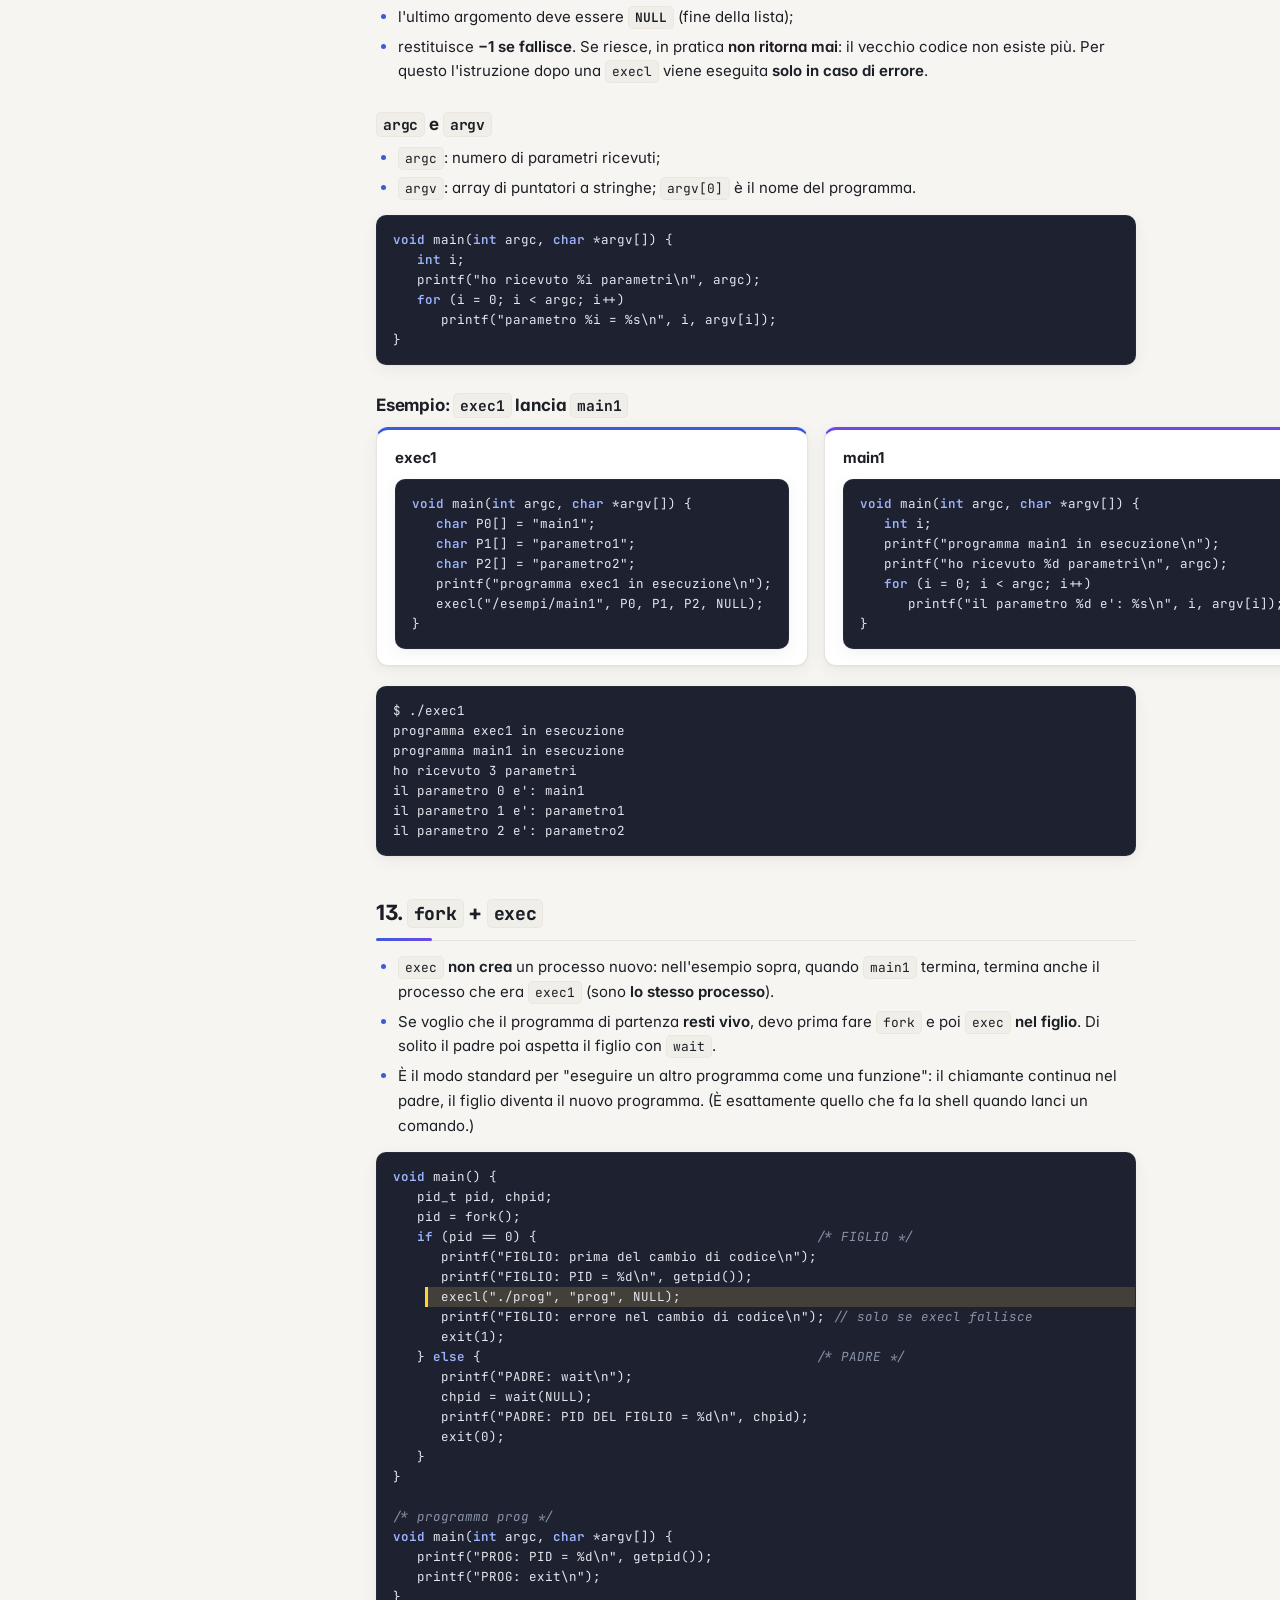
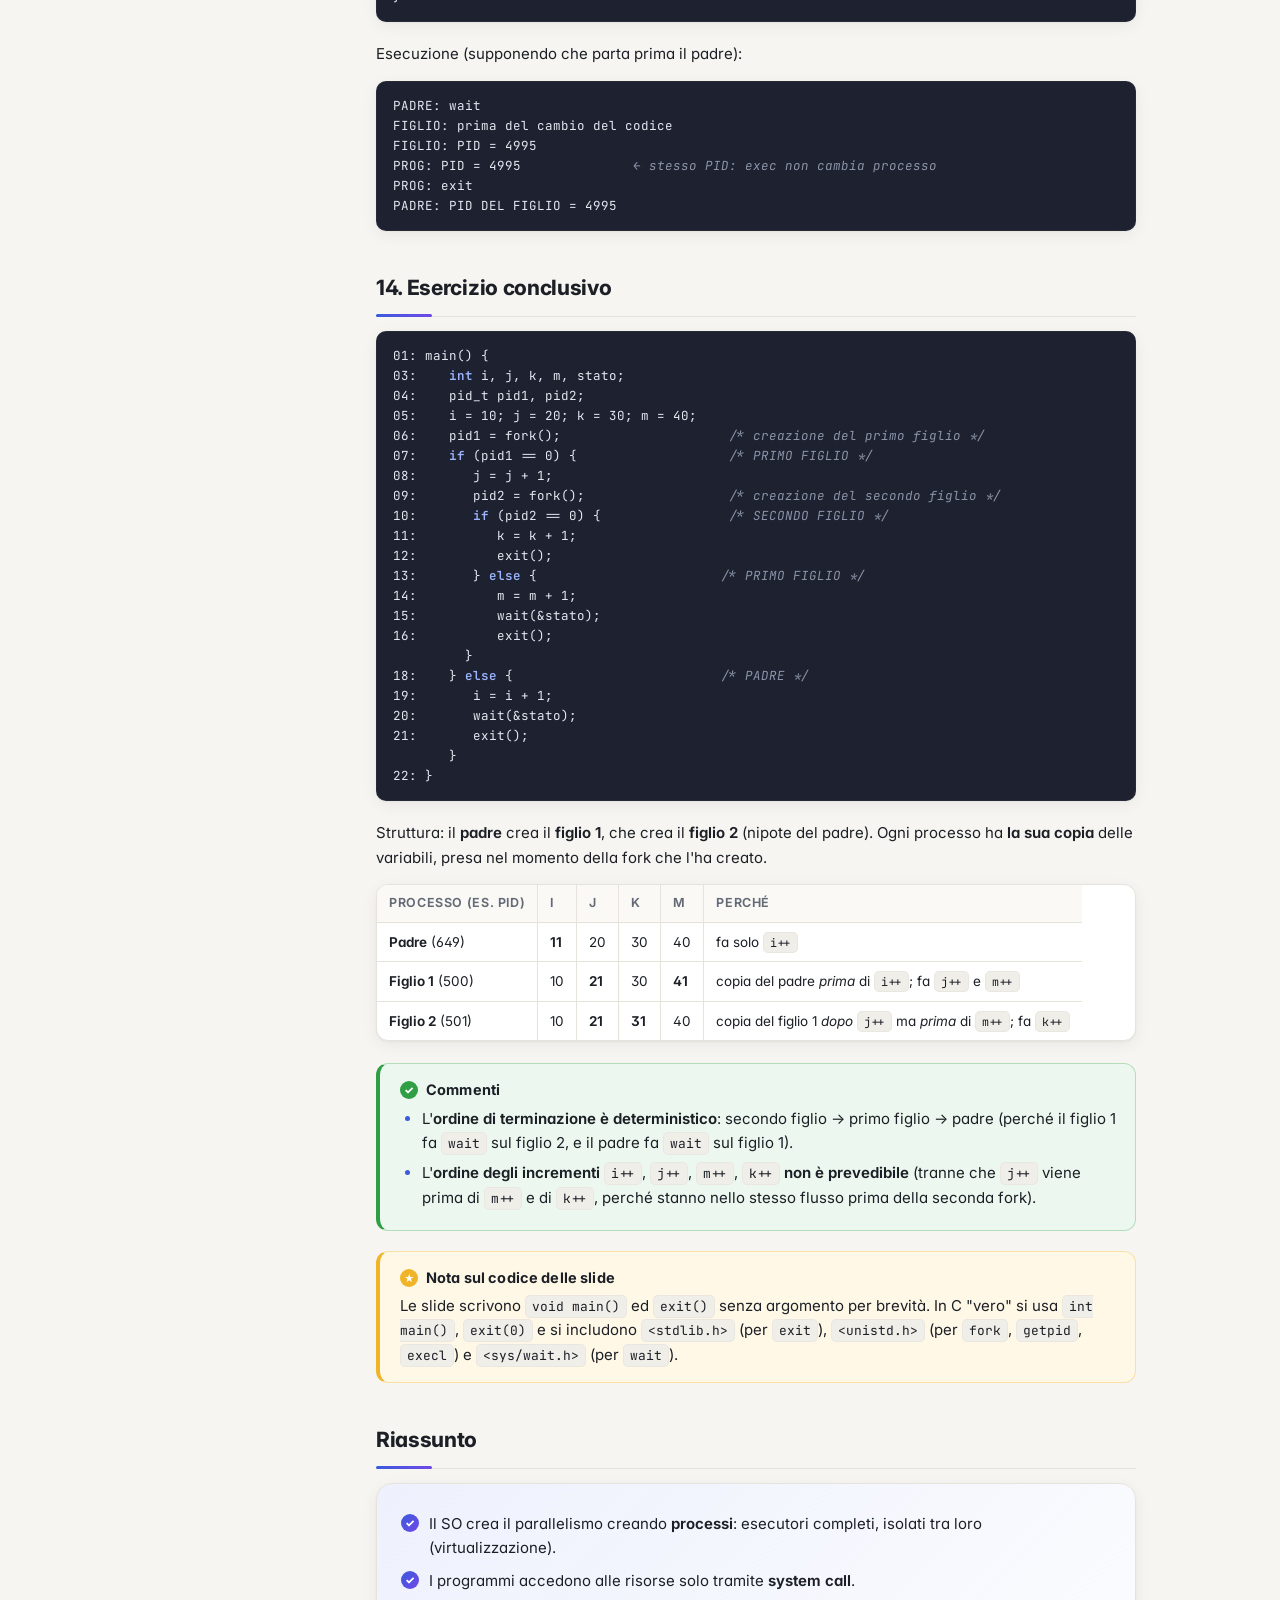
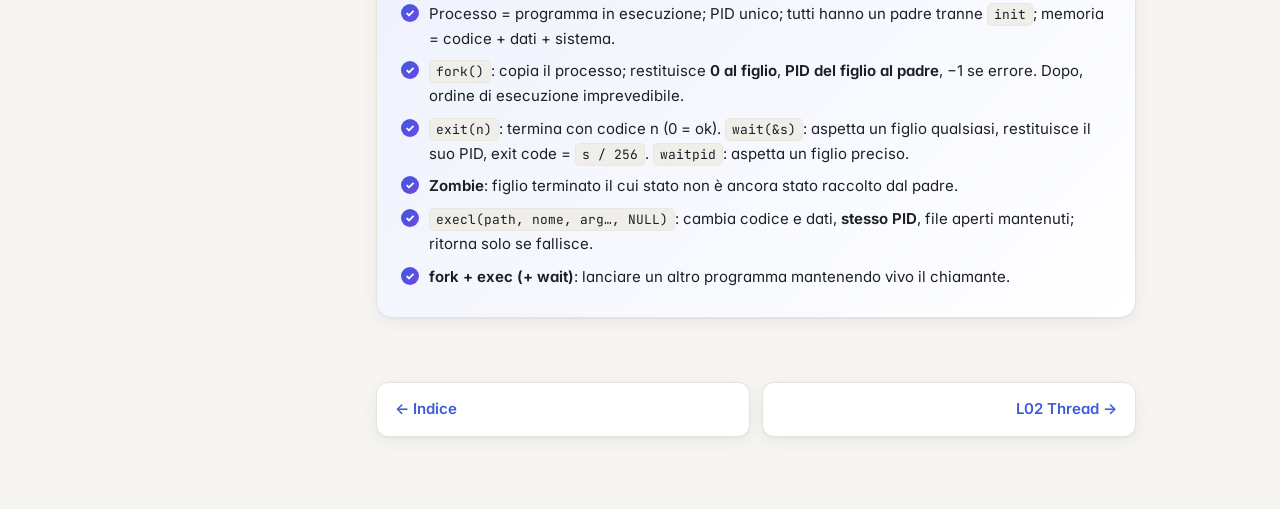
==== commit 321c202c: "Add files via upload" ====
--- a/capitoli/L01-processi-parallelismo.html
+++ b/capitoli/L01-processi-parallelismo.html
@@ -4,6 +4,7 @@
 <meta charset="utf-8">
 <meta name="viewport" content="width=device-width, initial-scale=1">
 <title>L01 · Processi e parallelismo</title>
+<script>(function(){var t=null;try{t=localStorage.getItem("acso-tema")}catch(e){}if(t)document.documentElement.setAttribute("data-theme",t)})();</script>
 <link rel="stylesheet" href="../style/style.css">
 </head>
 <body>
--- a/style/style.css
+++ b/style/style.css
@@ -0,0 +1,344 @@
+@import url("https://fonts.googleapis.com/css2?family=Inter:wght@400;500;600;700;800&family=JetBrains+Mono:wght@400;600&display=swap");
+
+:root {
+  --bg: #f6f5f1;
+  --bg-grad: radial-gradient(1200px 500px at 85% -10%, #e4e9fb 0%, transparent 60%),
+             radial-gradient(900px 400px at -10% 10%, #f6ead8 0%, transparent 55%);
+  --surface: #ffffff;
+  --surface-2: #faf9f6;
+  --text: #1c1f26;
+  --muted: #646b76;
+  --border: #e6e3dc;
+  --accent: #3b5bdb;
+  --accent-2: #7048e8;
+  --accent-soft: #eef1fd;
+  --code-bg: #1e2230;
+  --code-text: #e4e7ef;
+  --code-muted: #8a93a8;
+  --code-key: #9db4ff;
+  --code-hl: rgba(255, 214, 102, .16);
+  --inline-code: #f0eee8;
+  --note-bg: #fff8e6;  --note-border: #f0b429;
+  --warn-bg: #fff0ee;  --warn-border: #e5534b;
+  --ok-bg: #ecf8ef;    --ok-border: #2f9e44;
+  --shadow: 0 1px 2px rgba(20, 24, 40, .04), 0 4px 16px rgba(20, 24, 40, .06);
+  --shadow-lg: 0 2px 4px rgba(20, 24, 40, .05), 0 12px 32px rgba(20, 24, 40, .10);
+  --radius: 14px;
+  --mono: "JetBrains Mono", ui-monospace, "SF Mono", Menlo, Consolas, monospace;
+  --sans: "Inter", -apple-system, BlinkMacSystemFont, "Segoe UI", Helvetica, Arial, sans-serif;
+}
+@media (prefers-color-scheme: dark) {
+  :root:not([data-theme="light"]) {
+    --bg: #12141a;
+    --bg-grad: radial-gradient(1200px 500px at 85% -10%, #1d2442 0%, transparent 60%),
+               radial-gradient(900px 400px at -10% 10%, #2a2118 0%, transparent 55%);
+    --surface: #1a1d25; --surface-2: #161920;
+    --text: #e8e9ec; --muted: #9aa1ad; --border: #2b2f3a;
+    --accent: #8ea6ff; --accent-2: #b197fc; --accent-soft: #1f2640;
+    --code-bg: #0d0f14; --inline-code: #262a35;
+    --note-bg: #2b2414; --note-border: #d9a520;
+    --warn-bg: #2e1a1a; --warn-border: #f06a62;
+    --ok-bg: #16281c;   --ok-border: #51cf66;
+    --shadow: 0 1px 2px rgba(0,0,0,.3), 0 4px 16px rgba(0,0,0,.25);
+    --shadow-lg: 0 2px 4px rgba(0,0,0,.3), 0 12px 32px rgba(0,0,0,.4);
+  }
+}
+:root[data-theme="dark"] {
+  --bg: #12141a;
+  --bg-grad: radial-gradient(1200px 500px at 85% -10%, #1d2442 0%, transparent 60%),
+             radial-gradient(900px 400px at -10% 10%, #2a2118 0%, transparent 55%);
+  --surface: #1a1d25; --surface-2: #161920;
+  --text: #e8e9ec; --muted: #9aa1ad; --border: #2b2f3a;
+  --accent: #8ea6ff; --accent-2: #b197fc; --accent-soft: #1f2640;
+  --code-bg: #0d0f14; --inline-code: #262a35;
+  --note-bg: #2b2414; --note-border: #d9a520;
+  --warn-bg: #2e1a1a; --warn-border: #f06a62;
+  --ok-bg: #16281c;   --ok-border: #51cf66;
+  --shadow: 0 1px 2px rgba(0,0,0,.3), 0 4px 16px rgba(0,0,0,.25);
+  --shadow-lg: 0 2px 4px rgba(0,0,0,.3), 0 12px 32px rgba(0,0,0,.4);
+}
+
+* { box-sizing: border-box; }
+html { scroll-behavior: smooth; -webkit-text-size-adjust: 100%; overflow-x: hidden; }
+body { overflow-x: hidden; }
+img, svg { max-width: 100%; }
+body {
+  margin: 0;
+  background: var(--bg-grad), var(--bg);
+  background-attachment: fixed;
+  color: var(--text);
+  font-family: var(--sans);
+  font-size: 15px;
+  line-height: 1.65;
+  -webkit-font-smoothing: antialiased;
+  font-feature-settings: "cv11", "ss01";
+}
+::selection { background: color-mix(in srgb, var(--accent) 25%, transparent); }
+a { color: var(--accent); text-decoration-thickness: 1px; text-underline-offset: 3px; }
+a:hover { text-decoration-thickness: 2px; }
+
+/* ---------- top bar ---------- */
+.topbar {
+  position: sticky; top: 0; z-index: 20;
+  background: color-mix(in srgb, var(--bg) 78%, transparent);
+  backdrop-filter: saturate(160%) blur(12px);
+  -webkit-backdrop-filter: saturate(160%) blur(12px);
+  border-bottom: 1px solid color-mix(in srgb, var(--border) 70%, transparent);
+}
+.topbar-inner {
+  max-width: 1040px; margin: 0 auto; padding: 8px 24px;
+  display: flex; gap: 6px; align-items: center; flex-wrap: wrap;
+  font-size: 13px; font-weight: 500;
+}
+.topbar a { text-decoration: none; color: var(--muted); padding: 6px 12px; border-radius: 999px; transition: background .15s, color .15s; }
+.topbar a:hover { color: var(--text); background: var(--accent-soft); }
+.topbar a.active { color: var(--accent); background: var(--accent-soft); }
+.topbar .home { font-weight: 700; color: var(--text); margin-right: auto; padding-left: 0; }
+.topbar .home:hover { background: none; color: var(--accent); }
+
+/* ---------- layout ---------- */
+.layout {
+  max-width: 1040px; margin: 0 auto; padding: 24px 24px 72px;
+  display: grid; grid-template-columns: 200px minmax(0, 1fr); gap: 32px;
+}
+nav.toc {
+  position: sticky; top: 76px; align-self: start;
+  max-height: calc(100vh - 96px); overflow-y: auto;
+  font-size: 13px;
+  background: var(--surface);
+  border: 1px solid var(--border);
+  border-radius: var(--radius);
+  padding: 16px 10px;
+  box-shadow: var(--shadow);
+}
+nav.toc h4 { margin: 0 10px 10px; font-size: 11px; text-transform: uppercase; letter-spacing: .1em; color: var(--muted); font-weight: 700; }
+nav.toc ol { list-style: none; padding: 0; margin: 0; }
+nav.toc li { margin: 1px 0; }
+nav.toc a {
+  display: block; padding: 6px 10px; border-radius: 8px;
+  text-decoration: none; color: var(--muted); line-height: 1.4;
+  border-left: 2px solid transparent;
+  transition: background .15s, color .15s, border-color .15s;
+}
+nav.toc a:hover { background: var(--accent-soft); color: var(--text); border-left-color: var(--accent); }
+
+main { min-width: 0; }
+
+/* ---------- lesson header ---------- */
+header.lesson {
+  position: relative; overflow: hidden;
+  margin-bottom: 28px; padding: 22px 24px 20px;
+  border-radius: 20px;
+  background:
+    radial-gradient(600px 200px at 100% 0%, color-mix(in srgb, var(--accent-2) 22%, transparent), transparent 70%),
+    linear-gradient(135deg, var(--accent-soft), var(--surface));
+  border: 1px solid var(--border);
+  box-shadow: var(--shadow);
+}
+header.lesson .tag {
+  display: inline-block; font-size: 12px; font-weight: 700; letter-spacing: .08em; text-transform: uppercase;
+  color: #fff; background: linear-gradient(135deg, var(--accent), var(--accent-2));
+  padding: 4px 10px; border-radius: 999px;
+}
+h1 { font-size: 30px; line-height: 1.12; margin: 12px 0 10px; letter-spacing: -.025em; font-weight: 800; }
+header.lesson p.sub { color: var(--muted); margin: 0; font-size: 15px; max-width: 680px; }
+
+/* ---------- headings ---------- */
+h2 {
+  font-size: 21px; letter-spacing: -.015em; font-weight: 750;
+  margin: 40px 0 14px; padding-bottom: 10px;
+  border-bottom: 1px solid var(--border);
+  scroll-margin-top: 76px;
+  position: relative;
+}
+h2::after {
+  content: ""; position: absolute; left: 0; bottom: -1px; width: 56px; height: 3px; border-radius: 3px;
+  background: linear-gradient(90deg, var(--accent), var(--accent-2));
+}
+h3 { font-size: 17px; font-weight: 700; margin: 26px 0 8px; scroll-margin-top: 76px; letter-spacing: -.01em; }
+h4 { font-weight: 700; }
+p, ul, ol { margin: 0 0 14px; }
+ul, ol { padding-left: 22px; }
+li { margin: 5px 0; }
+li::marker { color: var(--accent); }
+strong { font-weight: 650; }
+
+/* ---------- code ---------- */
+code {
+  font-family: var(--mono); font-size: .86em;
+  background: var(--inline-code); color: var(--text);
+  padding: 2px 6px; border-radius: 5px;
+  border: 1px solid color-mix(in srgb, var(--border) 60%, transparent);
+}
+pre {
+  position: relative;
+  font-family: var(--mono); font-size: 12.5px; line-height: 1.6;
+  background: var(--code-bg); color: var(--code-text);
+  padding: 14px 16px; border-radius: 10px; overflow-x: auto; margin: 0 0 20px;
+  box-shadow: var(--shadow);
+  border: 1px solid rgba(255,255,255,.04);
+}
+pre code { background: none; padding: 0; font-size: inherit; color: inherit; border: 0; }
+pre .c { color: var(--code-muted); font-style: italic; }
+pre .k { color: var(--code-key); font-weight: 600; }
+pre .hl { background: var(--code-hl); display: inline-block; width: calc(100% + 32px); margin: 0 -16px; padding: 0 16px; box-shadow: inset 3px 0 0 #ffd43b; }
+td pre { box-shadow: none; padding: 10px 12px; font-size: 12.5px; }
+
+/* ---------- callouts ---------- */
+.box {
+  position: relative;
+  padding: 14px 18px 14px 20px; border-radius: 12px; margin: 0 0 20px;
+  border: 1px solid; border-left-width: 4px;
+}
+.box > :last-child { margin-bottom: 0; }
+.box .t { font-weight: 700; display: flex; align-items: center; gap: 8px; margin-bottom: 4px; font-size: 14.5px; letter-spacing: .01em; }
+.box .t::before {
+  content: ""; width: 18px; height: 18px; border-radius: 50%; flex: none;
+  display: inline-flex; align-items: center; justify-content: center;
+  font-size: 12px; font-weight: 800; color: #fff; line-height: 18px; text-align: center;
+}
+.def  { background: var(--accent-soft); border-color: color-mix(in srgb, var(--accent) 30%, transparent); border-left-color: var(--accent); }
+.note { background: var(--note-bg); border-color: color-mix(in srgb, var(--note-border) 35%, transparent); border-left-color: var(--note-border); }
+.warn { background: var(--warn-bg); border-color: color-mix(in srgb, var(--warn-border) 30%, transparent); border-left-color: var(--warn-border); }
+.ok   { background: var(--ok-bg);   border-color: color-mix(in srgb, var(--ok-border) 30%, transparent);   border-left-color: var(--ok-border); }
+.def  .t::before { content: "i"; background: var(--accent); }
+.note .t::before { content: "★"; background: var(--note-border); font-size: 10px; }
+.warn .t::before { content: "!"; background: var(--warn-border); }
+.ok   .t::before { content: "✓"; background: var(--ok-border); font-size: 11px; }
+.box pre { box-shadow: none; }
+
+/* ---------- tables ---------- */
+table {
+  border-collapse: separate; border-spacing: 0; width: 100%; margin: 0 0 22px;
+  font-size: 13.5px; display: block; overflow-x: auto;
+  background: var(--surface); border: 1px solid var(--border); border-radius: 12px;
+  box-shadow: var(--shadow);
+}
+th, td { padding: 8px 12px; text-align: left; vertical-align: top; border-bottom: 1px solid var(--border); }
+th + th, td + td { border-left: 1px solid var(--border); }
+tr:last-child td { border-bottom: 0; }
+th { background: var(--surface-2); font-weight: 650; font-size: 12.5px; text-transform: uppercase; letter-spacing: .05em; color: var(--muted); }
+tbody tr:hover td, tr:hover td { background: color-mix(in srgb, var(--accent-soft) 50%, transparent); }
+td code, th code { white-space: nowrap; }
+
+/* ---------- figures ---------- */
+figure {
+  margin: 0 0 20px; padding: 14px;
+  background: var(--surface); border: 1px solid var(--border); border-radius: var(--radius);
+  box-shadow: var(--shadow);
+}
+figure svg { width: 100%; height: auto; display: block; }
+figcaption { font-size: 13.5px; color: var(--muted); margin-top: 12px; text-align: center; }
+.svg-text { fill: var(--text); font-family: var(--sans); }
+.svg-muted { fill: var(--muted); font-family: var(--sans); }
+.svg-box { fill: var(--surface-2); stroke: var(--border); stroke-width: 1.5; }
+.svg-acc { fill: var(--accent-soft); stroke: var(--accent); stroke-width: 1.5; }
+.svg-line { stroke: var(--text); stroke-width: 1.5; fill: none; }
+.svg-warn { stroke: var(--warn-border); stroke-width: 2; fill: none; }
+
+/* ---------- two-column cards ---------- */
+.grid2 { display: grid; grid-template-columns: 1fr 1fr; gap: 16px; margin-bottom: 20px; }
+.grid2 > div {
+  background: var(--surface); border: 1px solid var(--border); border-radius: 12px;
+  padding: 16px 18px; box-shadow: var(--shadow);
+  border-top: 3px solid var(--accent);
+}
+.grid2 > div + div { border-top-color: var(--accent-2); }
+.grid2 h4 { margin: 0 0 8px; font-size: 15px; }
+.grid2 ul { margin-bottom: 0; }
+.grid2 pre { margin-bottom: 8px; }
+
+/* ---------- summary ---------- */
+.summary {
+  background: linear-gradient(135deg, var(--accent-soft), var(--surface));
+  border: 1px solid var(--border); border-radius: 16px; padding: 20px 24px;
+  box-shadow: var(--shadow);
+}
+.summary ul { margin: 0; padding-left: 0; list-style: none; }
+.summary li { position: relative; padding-left: 28px; margin: 8px 0; }
+.summary li::before {
+  content: "✓"; position: absolute; left: 0; top: 2px;
+  width: 18px; height: 18px; border-radius: 50%;
+  background: linear-gradient(135deg, var(--accent), var(--accent-2)); color: #fff;
+  font-size: 11px; font-weight: 800; line-height: 18px; text-align: center;
+}
+
+/* ---------- pager ---------- */
+.pager { display: flex; justify-content: space-between; gap: 12px; margin-top: 64px; flex-wrap: wrap; }
+.pager a {
+  flex: 1 1 220px; border: 1px solid var(--border); border-radius: 12px; padding: 14px 18px;
+  text-decoration: none; background: var(--surface); font-weight: 600; box-shadow: var(--shadow);
+  transition: transform .15s, box-shadow .15s, border-color .15s;
+}
+.pager a:last-child { text-align: right; }
+.pager a:hover { transform: translateY(-2px); box-shadow: var(--shadow-lg); border-color: var(--accent); }
+
+/* ---------- index ---------- */
+.hero { max-width: 1040px; margin: 0 auto; padding: 40px 24px 8px; }
+.hero h1 {
+  font-size: 40px; margin: 10px 0 10px;
+  background: linear-gradient(135deg, var(--text) 30%, var(--accent) 70%, var(--accent-2));
+  -webkit-background-clip: text; background-clip: text; color: transparent;
+}
+.hero p { color: var(--muted); max-width: 620px; font-size: 15.5px; }
+.hero > div:first-child {
+  display: inline-block; padding: 5px 12px; border-radius: 999px;
+  background: var(--surface); border: 1px solid var(--border); box-shadow: var(--shadow);
+  font-size: 12px !important;
+}
+.legend { max-width: 1040px; margin: 0 auto; padding: 8px 24px 0; display: flex; gap: 8px; flex-wrap: wrap; font-size: 13px; font-weight: 500; }
+.legend span { padding: 5px 12px; border-radius: 999px; border-style: solid; border-width: 1px 1px 1px 4px; }
+.cards {
+  max-width: 1040px; margin: 0 auto; padding: 20px 24px 64px;
+  display: grid; grid-template-columns: repeat(auto-fill, minmax(230px, 1fr)); gap: 16px;
+}
+.card {
+  position: relative; overflow: hidden;
+  background: var(--surface); border: 1px solid var(--border); border-radius: 18px;
+  padding: 20px 18px 18px; text-decoration: none; color: var(--text);
+  display: flex; flex-direction: column; box-shadow: var(--shadow);
+  transition: transform .2s, box-shadow .2s, border-color .2s;
+}
+.card::before {
+  content: ""; position: absolute; inset: 0 0 auto 0; height: 5px;
+  background: linear-gradient(90deg, var(--accent), var(--accent-2));
+}
+.card:nth-child(2)::before { background: linear-gradient(90deg, #f76707, #e8590c 40%, #d6336c); }
+.card:nth-child(3)::before { background: linear-gradient(90deg, #2f9e44, #0ca678 50%, #1098ad); }
+.card:nth-child(4)::before { background: linear-gradient(90deg, #d6336c, #ae3ec9 50%, #7048e8); }
+.card:hover { transform: translateY(-4px); box-shadow: var(--shadow-lg); border-color: color-mix(in srgb, var(--accent) 40%, var(--border)); }
+.card .num { font-size: 12px; font-weight: 800; color: var(--accent); letter-spacing: .1em; }
+.card:nth-child(2) .num { color: #e8590c; }
+.card:nth-child(3) .num { color: #0ca678; }
+.card:nth-child(4) .num { color: #ae3ec9; }
+.card h2 { border: 0; margin: 4px 0 8px; padding: 0; font-size: 19px; }
+.card h2::after { display: none; }
+.card p { color: var(--muted); font-size: 14px; }
+.card ul { font-size: 13px; color: var(--muted); padding-left: 18px; margin: 0; }
+.card ul li { margin: 4px 0; }
+.card::after {
+  content: "Apri →"; margin-top: auto; padding-top: 18px;
+  font-size: 14px; font-weight: 700; color: var(--accent);
+}
+
+/* ---------- responsive ---------- */
+@media (max-width: 900px) {
+  .layout { grid-template-columns: 1fr; gap: 20px; padding-top: 20px; }
+  nav.toc { position: static; max-height: none; }
+  .grid2 { grid-template-columns: 1fr; }
+  h1 { font-size: 26px; }
+  .hero h1 { font-size: 32px; }
+  .hero { padding-top: 40px; }
+  header.lesson { padding: 24px 20px; }
+  body { font-size: 15px; }
+  .topbar-inner { padding: 8px 16px; }
+  .layout, .cards, .hero, .legend { padding-left: 16px; padding-right: 16px; }
+  pre .hl { width: calc(100% + 32px); margin: 0 -16px; padding: 0 16px; }
+  pre { padding: 14px 16px; }
+}
+@media print {
+  .topbar, nav.toc, .pager { display: none; }
+  .layout { display: block; }
+  body { background: #fff; }
+  pre { box-shadow: none; }
+}
